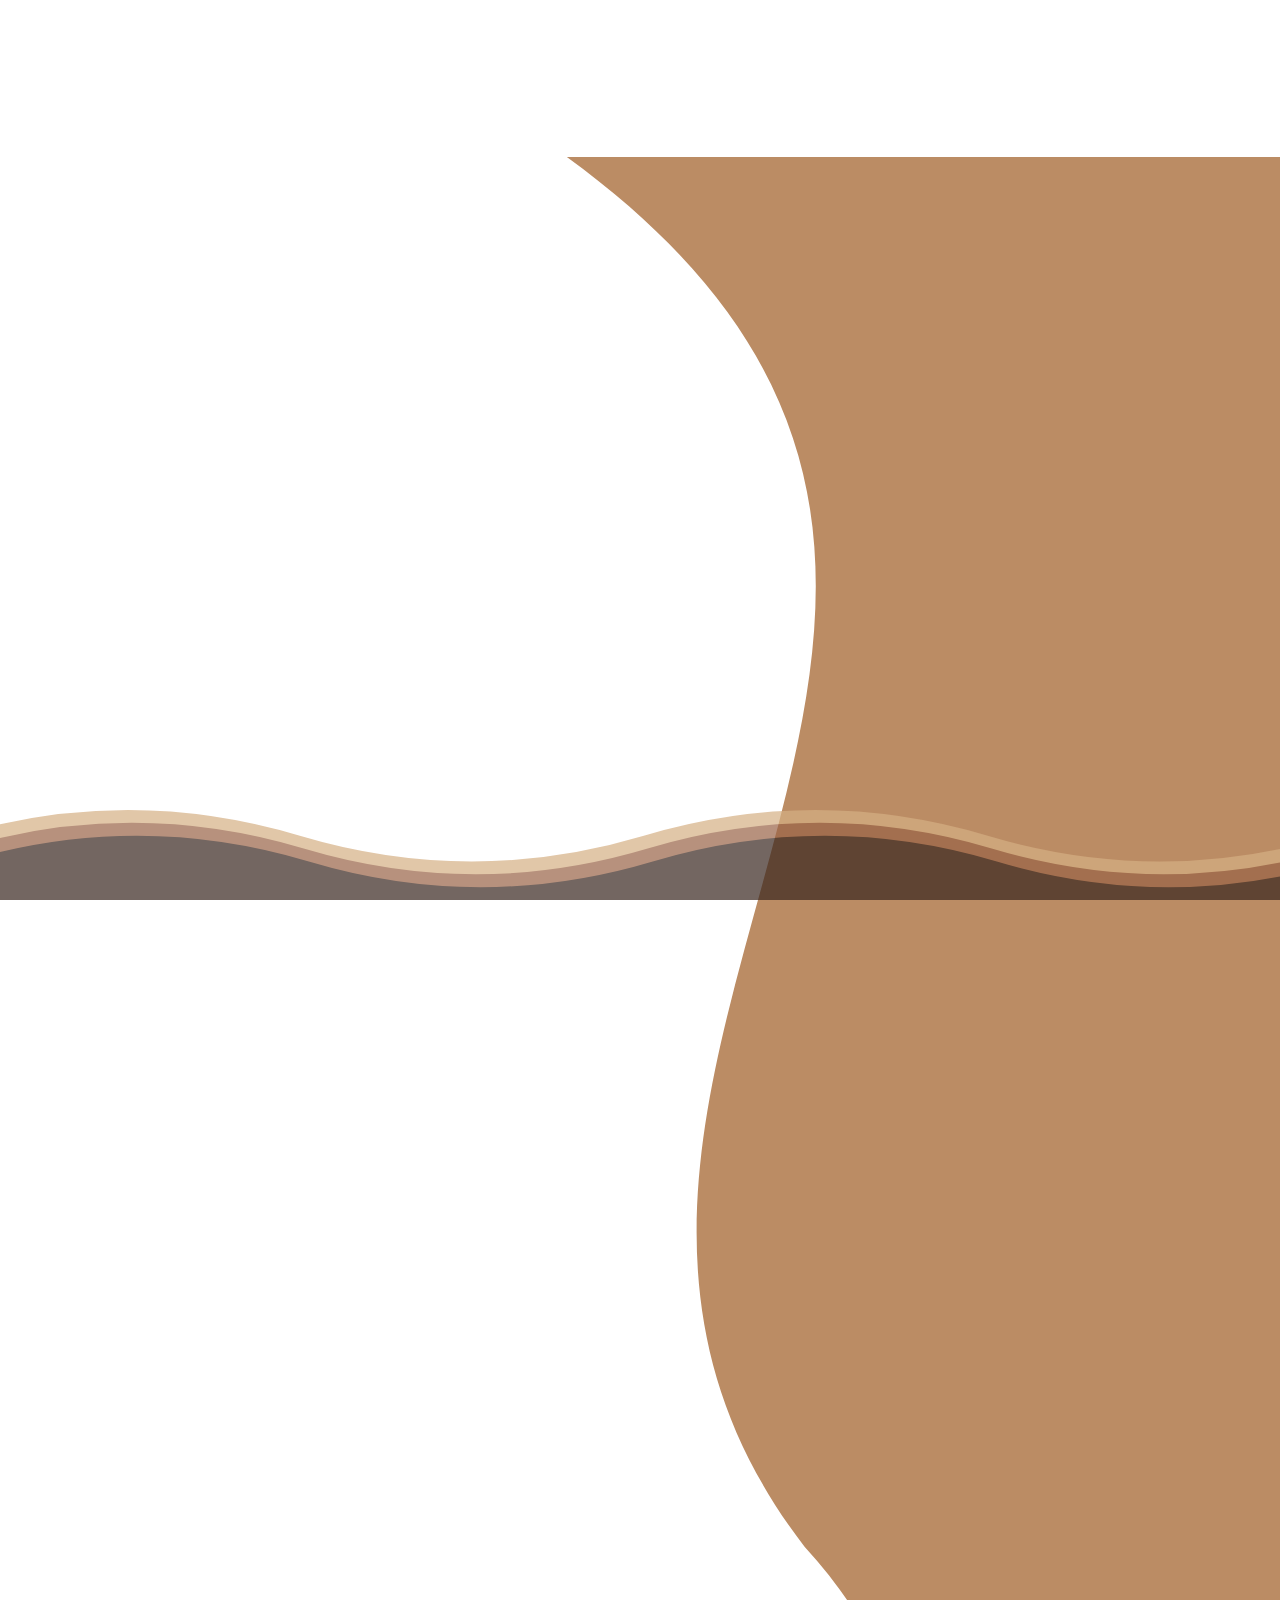
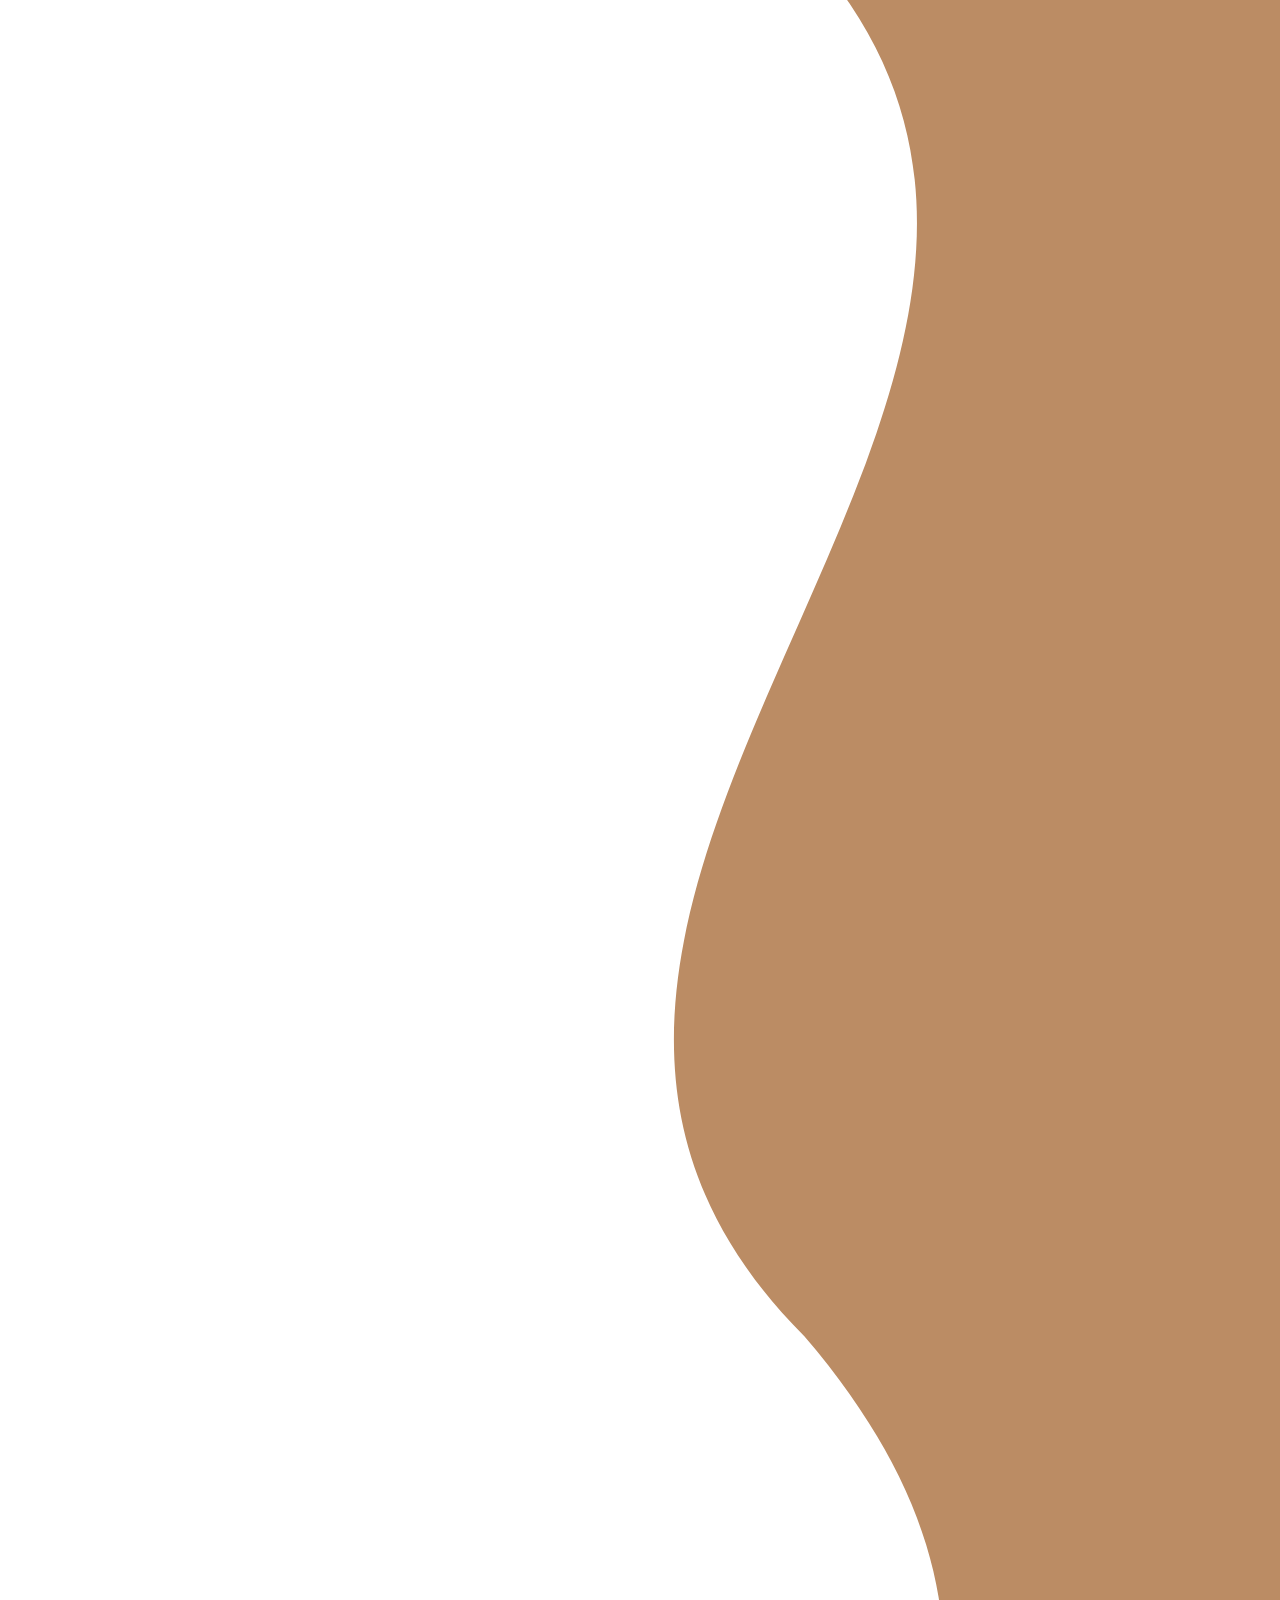
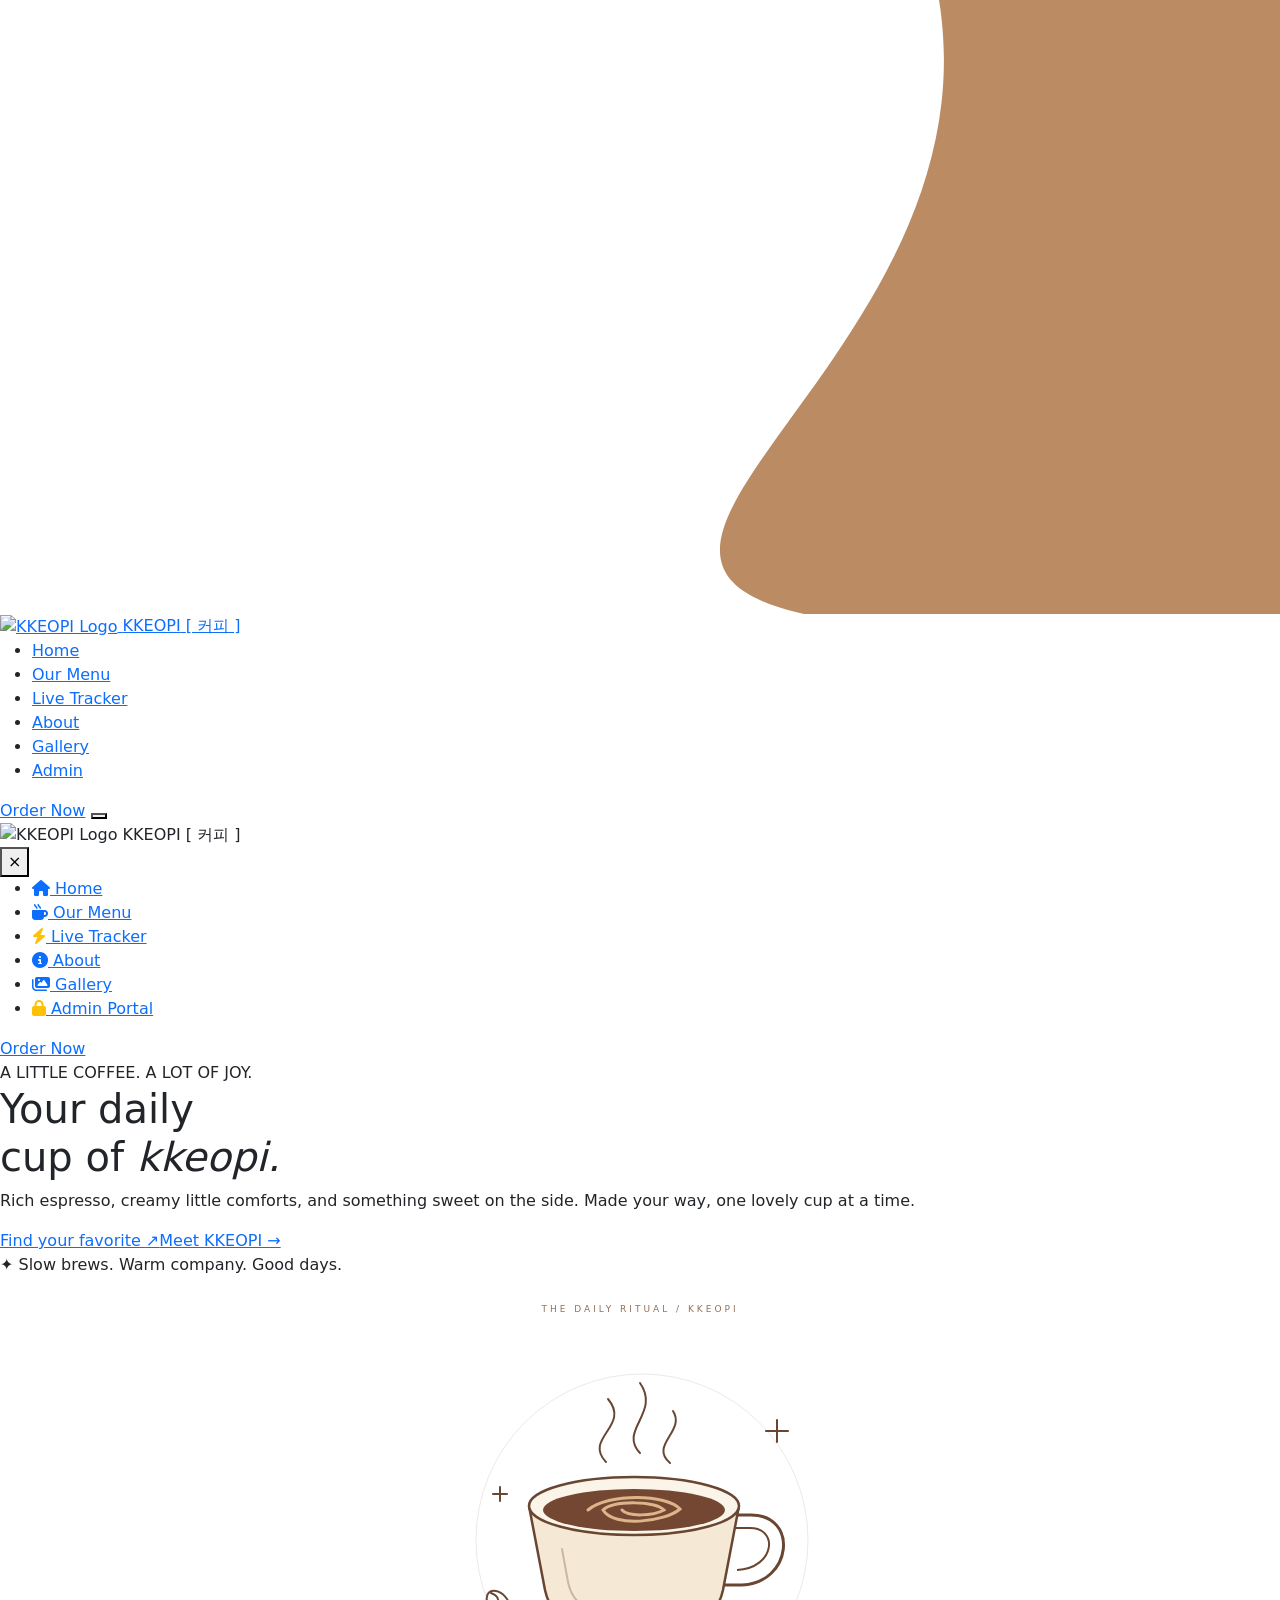
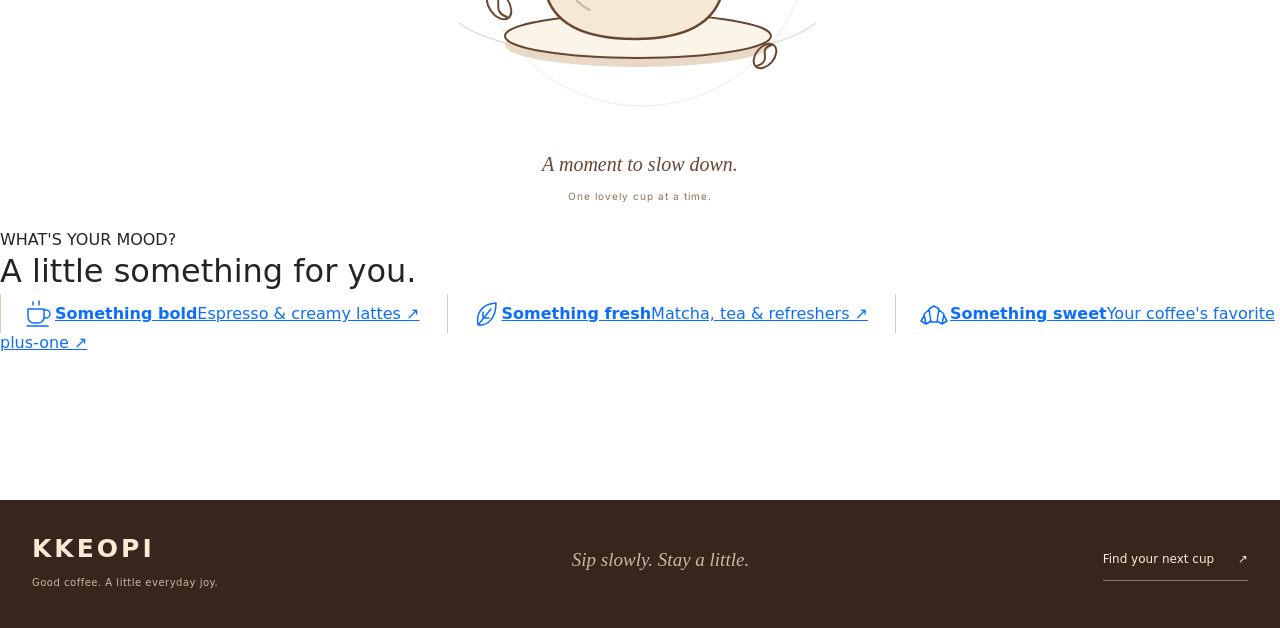
==== KKEOPI.html @ 7f4a7f3a "improved UI" ====
<!DOCTYPE html>
<html lang="en">

<head>
  <meta charset="UTF-8">
  <meta name="viewport" content="width=device-width, initial-scale=1.0">
  <title>KKEOPI Coffee — Crafted Coffee for Every Moment</title>

  <link rel="preconnect" href="https://fonts.googleapis.com">
  <link rel="preconnect" href="https://fonts.gstatic.com" crossorigin>
  <link href="https://fonts.googleapis.com/css2?family=Cormorant+Garamond:wght@600;700&family=Inter:wght@300;400;500;600;700&display=swap" rel="stylesheet">
  <link href="https://cdnjs.cloudflare.com/ajax/libs/font-awesome/6.6.0/css/all.min.css" rel="stylesheet">
  <link href="https://cdn.jsdelivr.net/npm/bootstrap@5.3.3/dist/css/bootstrap.min.css" rel="stylesheet">
  <link rel="stylesheet" href="KKEOPI.css">
  <script src="https://cdn.jsdelivr.net/npm/@supabase/supabase-js@2"></script>
  <script src="config.js"></script>
  <script src="assets/kopi-client.js" defer></script>
  <script src="KKEOPI.js" defer></script>
  <link rel="stylesheet" href="assets/customer.css">
  <link rel="stylesheet" href="assets/storefront-refresh.css">
  <script src="assets/customer.js" defer></script>
  <link rel="stylesheet" href="assets/cafe-evolution.css">
  <script src="assets/cafe-evolution.js" defer></script>
</head>

<body class="customer-site">
  <!-- Interactive Liquid Coffee Touching Surface Canvas -->
  <canvas id="coffeeRippleCanvas"></canvas>

  <div class="left-side"></div>
  <div class="right-side"></div>
  <div class="mouseGlow"></div>

  <!-- Coffee Wave from AI -->
  <svg class="wave" viewBox="0 0 350 1000" preserveAspectRatio="none">
    <path fill="#BB8C64"
      d="M155 0
      C320 120 120 250 220 380
      C330 500 100 640 220 760
      C340 900 130 980 220 1000
      L350 1000
      L350 0Z" />
  </svg>

  <!-- Liquid Frosted Navigation Bar -->
  <nav class="liquid-nav">
    <a href="index.html" class="logo">
      <img src="assets/kkeopi_logo.jpg" alt="KKEOPI Logo" class="brand-logo-img" referrerPolicy="no-referrer">
      <span>KKEOPI</span> <span class="brand-badge">[ 커피 ]</span>
    </a>
    
    <div class="nav-links-wrapper">
      <div class="sliding-pill" id="navPill"></div>
      <ul id="navList">
        <li class="active"><a href="index.html">Home</a></li>
        <li><a href="products.html">Our Menu</a></li>
        <li><a href="order-status.html">Live Tracker</a></li>
        <li><a href="about.html">About</a></li>
        <li><a href="gallery.html">Gallery</a></li>
        <li><a href="admin.html">Admin</a></li>
      </ul>
    </div>

    <div class="nav-actions">
      <a href="products.html" class="order liquid-sheen">Order Now</a>
      <button class="hamburger-btn" id="mobileMenuBtn" aria-label="Toggle navigation menu">
        <span></span>
        <span></span>
        <span></span>
      </button>
    </div>
  </nav>

  <!-- Responsive Mobile Hamburger Drawer -->
  <div class="mobile-drawer" id="mobileDrawer">
    <div class="mobile-drawer-backdrop" id="drawerBackdrop"></div>
    <div class="mobile-drawer-content">
      <div class="drawer-header">
        <div class="logo">
          <img src="assets/kkeopi_logo.jpg" alt="KKEOPI Logo" class="brand-logo-img" referrerPolicy="no-referrer">
          <span>KKEOPI</span> <span class="brand-badge">[ 커피 ]</span>
        </div>
        <button class="drawer-close" id="drawerClose" aria-label="Close menu">&times;</button>
      </div>
      <ul class="mobile-nav-list">
        <li class="active"><a href="index.html"><i class="fa-solid fa-house"></i> Home</a></li>
        <li><a href="products.html"><i class="fa-solid fa-mug-hot"></i> Our Menu</a></li>
        <li><a href="order-status.html"><i class="fa-solid fa-bolt text-warning"></i> Live Tracker</a></li>
        <li><a href="about.html"><i class="fa-solid fa-circle-info"></i> About</a></li>
        <li><a href="gallery.html"><i class="fa-solid fa-images"></i> Gallery</a></li>
        <li><a href="admin.html"><i class="fa-solid fa-lock text-warning"></i> Admin Portal</a></li>
      </ul>
      <div class="drawer-footer">
        <a href="products.html" class="order mobile-order liquid-sheen">Order Now</a>
      </div>
    </div>
  </div>

  <main class="home-main">
  <section class="hero">
    <div class="hero-copy">
      <span class="eyebrow">A LITTLE COFFEE. A LOT OF JOY.</span>
      <h1>Your daily<br>cup of <em>kkeopi.</em></h1>
      <!-- sample   --> 
      <p>Rich espresso, creamy little comforts, and something sweet on the side. Made your way, one lovely cup at a time.</p>
      <div class="buttons"><a href="products.html" class="liquid-sheen">Find your favorite <span aria-hidden="true">&#8599;</span></a><a href="about.html">Meet KKEOPI &rarr;</a></div>
      <div class="hero-note"><span>&#10022;</span> Slow brews. Warm company. Good days.</div>
    </div>
<div class="hero-art" aria-hidden="true">
      <span class="art-label">THE DAILY RITUAL / KKEOPI</span>
      <svg class="coffee-sketch" viewBox="0 0 480 430" fill="none" xmlns="http://www.w3.org/2000/svg">
        <circle cx="242" cy="221" r="166" stroke="currentColor" stroke-opacity=".12"/>
        <path d="M59 304C115 347 350 355 416 304" stroke="currentColor" stroke-opacity=".2" stroke-width="1.5"/>
        <ellipse cx="238" cy="326" rx="133" ry="22" fill="#e7d9c6"/>
        <ellipse cx="238" cy="317" rx="133" ry="22" fill="#fbf4e8" stroke="currentColor" stroke-width="2"/>
        <path d="M331 196H351C399 196 392 264 342 266H323" stroke="currentColor" stroke-width="3"/>
        <path d="M334 209H350C379 209 375 249 337 251" stroke="currentColor" stroke-width="2"/>
        <path d="M129 187L145 271C153 308 190 320 235 320C280 320 315 307 323 271L339 187" fill="#f5e8d5" stroke="currentColor" stroke-width="2.5"/>
        <ellipse cx="234" cy="187" rx="105" ry="29" fill="#fbf4e8" stroke="currentColor" stroke-width="2.5"/>
        <ellipse cx="234" cy="191" rx="91" ry="21" fill="#744732"/>
        <path d="M188 191C208 174 267 175 280 190C265 203 214 209 203 191C214 181 256 182 264 191C253 197 228 198 222 191" stroke="#dcb58a" stroke-width="3" stroke-linecap="round"/>
        <path d="M162 230L168 263C171 278 179 286 190 291" stroke="currentColor" stroke-opacity=".3" stroke-width="2" stroke-linecap="round"/>
        <g class="sketch-steam" stroke="currentColor" stroke-width="2" stroke-linecap="round">
          <path d="M206 143C183 119 231 107 208 80"/>
          <path d="M240 134C218 111 261 94 240 64"/>
          <path d="M270 144C249 126 286 112 273 92"/>
        </g>
        <g stroke="currentColor" stroke-width="2" stroke-linecap="round">
          <path d="M377 101V123M366 112H388M100 168V182M93 175H107"/>
          <ellipse cx="99" cy="286" rx="10" ry="16" transform="rotate(-35 99 286)"/>
          <path d="M91 274C107 280 89 291 107 298"/>
          <ellipse cx="365" cy="337" rx="9" ry="14" transform="rotate(40 365 337)"/>
          <path d="M372 326C356 330 374 341 357 347"/>
        </g>
      </svg>
      <span class="art-caption">A moment to slow down.<span>One lovely cup at a time.</span></span>
    </div>
  </section>
  <section class="home-picks" aria-label="Find your next favorite">
    <div><span class="eyebrow">WHAT'S YOUR MOOD?</span><h2>A little something for you.</h2></div>
    <a href="products.html?category=signature"><svg class="pick-icon" viewBox="0 0 32 32" fill="none" stroke="currentColor" stroke-width="1.5" stroke-linecap="round" stroke-linejoin="round" aria-hidden="true"><path d="M5 10h16v8a6 6 0 0 1-6 6h-4a6 6 0 0 1-6-6zM21 11h2a4 4 0 0 1 0 8h-2M4 27h21M10 6V3M16 6V2"/></svg><strong>Something bold</strong><span>Espresso & creamy lattes &#8599;</span></a>
    <a href="products.html?category=non-coffee"><svg class="pick-icon" viewBox="0 0 32 32" fill="none" stroke="currentColor" stroke-width="1.5" stroke-linecap="round" stroke-linejoin="round" aria-hidden="true"><path d="M8 26C6 15 11 5 26 4c0 14-7 23-18 22ZM8 26 21 10M13 19v-6M13 19h6"/></svg><strong>Something fresh</strong><span>Matcha, tea & refreshers &#8599;</span></a>
    <a href="products.html?category=pastries"><svg class="pick-icon" viewBox="0 0 32 32" fill="none" stroke="currentColor" stroke-width="1.5" stroke-linecap="round" stroke-linejoin="round" aria-hidden="true"><path d="m11 10 5-3 5 3-2 13h-6zM11 11l-5 4 2 10 5-3M21 11l5 4-2 10-5-3M6 17l-3 5 5 3M26 17l3 5-5 3"/></svg><strong>Something sweet</strong><span>Your coffee's favorite plus-one &#8599;</span></a>
  </section>
  </main>

<footer class="coffee-footer">
    <div class="coffee-tide" aria-hidden="true">
      <svg viewBox="0 0 1440 140" preserveAspectRatio="none" xmlns="http://www.w3.org/2000/svg">
        <defs><path id="coffee-swell" d="M0 65Q180 5 360 65T720 65T1080 65T1440 65T1800 65T2160 65T2520 65T2880 65V140H0Z"/></defs>
        <use href="#coffee-swell" class="tide-crema" fill="#d5af83"/>
        <use href="#coffee-swell" class="tide-caramel" fill="#996346"/>
        <use href="#coffee-swell" class="tide-espresso" fill="#38251e"/>
      </svg>
    </div>
    <div class="coffee-footer-content"><a href="index.html" class="footer-wordmark">KKEOPI<span>Good coffee. A little everyday joy.</span></a><span class="footer-note">Sip slowly. Stay a little.</span><a href="products.html" class="footer-menu-link">Find your next cup <span aria-hidden="true">&#8599;</span></a></div>
  </footer>
</body>
</html>
---- assets/storefront-refresh.css ----
/* Coffee sketches, flowing footer, and a quieter menu. */
.hero-art { position:relative; color:#694632; min-width:0; padding:18px 0 24px; text-align:center; }
.art-label { font-size:9px; letter-spacing:3px; color:#92715b; }
.coffee-sketch { display:block; width:100%; max-width:480px; margin:0 auto; }
.art-caption { display:block; font-family:Georgia,serif; font-style:italic; font-size:20px; }
.art-caption>span { display:block; margin-top:10px; font-family:Inter,sans-serif; font-size:10px; font-style:normal; letter-spacing:1px; color:#92715b; }
.sketch-steam { animation:coffee-steam 5s ease-in-out infinite; }
@keyframes coffee-steam { 0%,100% { opacity:.4; transform:translateY(3px); } 50% { opacity:.85; transform:translateY(-5px); } }
.home-picks .pick-icon { width:32px; height:32px; }
.home-picks>a { background:transparent; box-shadow:none; border:0; border-left:1px solid #dfcbb4; border-radius:0; padding:10px 22px; }
.home-picks>a:nth-child(3),.home-picks>a:nth-child(4) { background:transparent; }
/* Keep homepage text and controls above the decorative scroll tide (z-index:20). */
.customer-site .home-main,
.customer-site .coffee-footer-content { position:relative; z-index:21; }
.coffee-footer { margin-top:26px; color:#f9ead6; }
.coffee-tide { height:120px; overflow:hidden; }
.coffee-tide svg { display:block; width:100%; height:100%; overflow:hidden; }
.coffee-tide use { animation:coffee-flow 16s linear infinite; }
.coffee-tide .tide-caramel { animation-duration:21s; animation-direction:reverse; translate:0 15px; }
.coffee-tide .tide-espresso { animation-duration:12s; translate:0 30px; }
.coffee-footer.has-scroll-tide { padding-top:120px; }
.has-scroll-tide .coffee-tide { position:fixed; left:0; right:0; bottom:0; z-index:20; pointer-events:none; opacity:var(--tide-opacity,.7); transform:translateY(var(--tide-dock,0px)); }
.has-scroll-tide .coffee-tide svg { width:calc(100% + 96px); max-width:none; margin-left:-48px; transform:translateY(var(--tide-lift,0px)); }
.has-scroll-tide .tide-crema { translate:var(--tide-back,0px) 0; }
.has-scroll-tide .tide-caramel { translate:var(--tide-mid,0px) 15px; }
.has-scroll-tide .tide-espresso { translate:var(--tide-front,0px) 30px; }
@keyframes coffee-flow { from { transform:translateX(-1440px); } to { transform:translateX(0); } }
.coffee-footer-content { background:#38251e; margin-top:-1px; padding:30px max(32px,calc((100vw - 1216px)/2)) 38px; display:flex; align-items:center; justify-content:space-between; gap:30px; }
.coffee-footer a { color:inherit; text-decoration:none; }
.footer-wordmark { font-size:25px; font-weight:700; letter-spacing:3px; }
.footer-wordmark>span { display:block; font-weight:400; font-size:10px; letter-spacing:.5px; color:#cfb6a2; margin-top:8px; }
.footer-note { font-family:Georgia,serif; font-style:italic; color:#cfb6a2; font-size:19px; }
.footer-menu-link { font-size:12px; padding:12px 0; border-bottom:1px solid #92705b; }
.footer-menu-link>span { margin-left:20px; }
.customer-site .cart-board-header { text-align:left; position:relative; margin-bottom:36px; }
.customer-site .cart-board-header>p { margin-left:0; }
.customer-site .stand-badge { padding:0; border:0; background:none; letter-spacing:2px; }
.customer-site .menu-search { margin:28px 0 12px; max-width:520px; border-radius:8px; background:#fffaf3; }
.customer-site .category-filters { justify-content:flex-start; border-bottom:1px solid #dfcfbc; padding-bottom:20px; }
.customer-site .filter-chip { border-radius:6px; background:transparent; border-color:transparent; }
.customer-site .filter-chip.active { background:#38251e; box-shadow:none; }
.customer-site .products-grid { gap:28px; align-items:start; }
.customer-site .cart-card { background:#fffdf8; border:1px solid #e5d8c7; border-radius:12px; box-shadow:0 3px 6px #38251e04; }
.customer-site .cart-card:hover { transform:translateY(-3px); box-shadow:0 12px 24px #38251e0d; border-color:#cbb49a; }
.customer-site .cart-img-wrap { margin:0; width:100%; height:auto; aspect-ratio:4/3; border-radius:0; background:#e9dfd2; }
.customer-site .cart-img-wrap:after { background:none; box-shadow:none; }
.customer-site .cart-img-wrap img { object-fit:cover; }
.customer-site .cart-card:hover .cart-img-wrap img { transform:scale(1.025); }
.customer-site .tag-badge { left:14px; top:14px; bottom:auto; background:#fffaf0eb; color:#523723; border:1px solid #ffffff60; border-radius:4px; font-size:9px; font-weight:600; letter-spacing:.7px; padding:6px 9px; box-shadow:none; }
.customer-site .heart { top:12px; right:12px; background:#fffaf0ed; box-shadow:none; }
.customer-site .cart-content { padding:22px; gap:18px; }
.customer-site .name-row { align-items:baseline; flex-direction:row; gap:12px; }
.customer-site .name-row h2 { font-family:Inter,sans-serif; font-size:17px; font-weight:600; letter-spacing:-.5px; line-height:1.4; margin:0; }
.customer-site .price-tag { font-family:Inter,sans-serif; font-size:15px; font-weight:500; color:#65442f; }
.customer-site .desc { margin:10px 0 0; min-height:61px; font-size:12px; color:#897462; line-height:1.7; }
.customer-site details.quick-custom-preview { display:block; padding:0; border-radius:0; border-top:1px solid #eee4d7; border-bottom:1px solid #eee4d7; background:transparent; }
.quick-custom-preview summary { display:flex; align-items:center; gap:8px; cursor:pointer; padding:13px 0; font-size:11px; font-weight:600; list-style:none; }
.quick-custom-preview summary::-webkit-details-marker { display:none; }
.quick-custom-preview summary>span { margin-left:auto; font-size:9px; font-weight:400; color:#897462; }
.quick-custom-preview summary:after { content:'+'; font-size:17px; font-weight:400; }
.quick-custom-preview[open] summary:after { content:'\2212'; }
.quick-custom-preview[open] .chip-row { padding-bottom:12px; }
.customer-site .chip { border-radius:5px; background:#f7f1e8; border:1px solid #e8dccb; }
.customer-site .chip.active { background:#574032; border-color:#574032; }
.customer-site .cart-actions { grid-template-columns:36px 84px minmax(0,1fr); gap:8px; }
.customer-site .quantity { border:1px solid #e8dccb; border-radius:6px; background:transparent; padding:0; }
.customer-site .quantity button { min-width:25px; }
.customer-site .customize-trigger-btn { width:36px; border:1px solid #e8dccb; border-radius:6px; background:transparent; color:#694632; }
.customer-site .add-btn { grid-column:auto; border-radius:6px; background:#38251e; border:1px solid #38251e; box-shadow:none; font-size:11px; padding:10px; }
.customer-site .add-btn:hover { background:#65442f; }
.customer-site .buy-now-btn { font-size:10px; letter-spacing:.3px; min-height:24px; padding:2px; color:#897462; }
.customer-site .cart-card .liquid-sheen:before { display:none; }
@media(max-width:1000px) { .customer-site .cart-content { padding:18px; } .footer-note { display:none; } }
@media(max-width:700px) {
  .customer-site .hero { gap:12px; }
  .hero-art { padding-top:10px; }
  .coffee-sketch { max-width:330px; }
  .art-caption { font-size:18px; }
  .home-picks>a { padding:16px 0; border-left:0; border-top:1px solid #e6d8c6; display:grid; grid-template-columns:40px 1fr; column-gap:14px; }
  .home-picks .pick-icon { grid-row:span 2; }
  .home-picks a>span:last-child { grid-column:2; }
  .coffee-tide { height:85px; }
  .coffee-footer.has-scroll-tide { padding-top:85px; }
  .coffee-footer-content { padding:22px 24px 30px; flex-wrap:wrap; gap:24px; }
  .customer-site .products-grid { grid-template-columns:repeat(2,minmax(0,1fr)); gap:16px; }
  .customer-site .cart-actions { grid-template-columns:36px 1fr; }
  .customer-site .add-btn { grid-column:1/-1; }
  .customer-site .name-row { flex-wrap:wrap; gap:5px; }
  .customer-site .quick-custom-preview summary>span { display:none; }
  .quick-custom-preview summary:after { margin-left:auto; }
}
@media(max-width:520px) {
  .customer-site .products-grid { grid-template-columns:1fr; gap:24px; }
  .customer-site .cart-img-wrap { aspect-ratio: 3/2; }
  .customer-site .cart-actions { grid-template-columns:36px 84px minmax(0,1fr); }
  .customer-site .add-btn { grid-column:auto; }
  .customer-site .desc { min-height:0; }
  .customer-site .quick-custom-preview summary>span { display:inline; }
}
@media(prefers-reduced-motion:reduce) { .coffee-tide use,.sketch-steam { animation:none; } }

/* Decorative liquid mouse follower. */
.coffee-cursor { position:fixed; top:0; left:0; width:28px; height:28px; margin:-14px 0 0 -14px; border:1px solid #99634680; border-radius:46% 54% 55% 45%; background:radial-gradient(circle at 30% 25%,#fff8ec80,#d5af8340 45%,#99634630); box-shadow:inset 0 0 8px #fff5e650; pointer-events:none; z-index:10000; opacity:0; will-change:transform; transition:opacity .2s; }
.coffee-cursor.is-visible { opacity:1; }
@media (hover:none), (pointer:coarse), (prefers-reduced-motion:reduce) { .coffee-cursor { display:none; } }
---- assets/cafe-evolution.css ----
/* Warm surfaces and restrained motion, layered after the existing storefront. */
.customer-site { font-size:16px; }
.customer-site :is(button,a,summary) { touch-action:manipulation; }
.customer-site :is(button,.buttons a) { transition:transform .25s cubic-bezier(.2,.8,.2,1),box-shadow .25s,background .25s; }
.customer-site button:active,.customer-site .buttons a:active { transform:translateY(2px) scale(.98); }
.customer-site .hero p { font-size:16px; }
.hero-art { transform:translate3d(var(--parallax-x,0px),var(--parallax-y,0px),0); transition:transform .5s ease-out; }
.sketch-steam path { animation:steam-rise 3.6s ease-in-out infinite; }
.sketch-steam path:nth-child(2),.brew-steam path:nth-child(2) { animation-delay:-1.2s; }
.sketch-steam path:nth-child(3),.brew-steam path:nth-child(3) { animation-delay:-2.4s; }
.customer-site .hero-note>span { animation:cafe-float 5s ease-in-out infinite; }
.customer-site .buttons a:first-child:hover { transform:translateY(-3px); box-shadow:0 8px 0 #743a2420,0 15px 24px #743a2425; }
.reveal-in { animation:cafe-reveal .65s both; }
.ordering-page .cart-card { background:#fffcf7; border:1px solid #e4d5c3; border-radius:16px; box-shadow:0 3px 4px #51352309,0 14px 30px #5135230c,inset 0 1px 0 #fff; transition:transform .3s,box-shadow .3s; }
@media(hover:hover) and (pointer:fine) {
 .ordering-page .cart-card:hover { transform:perspective(1000px) rotateX(var(--tilt-x,0deg)) rotateY(var(--tilt-y,0deg)) translateY(-5px); box-shadow:0 4px 8px #51352312,0 24px 40px #51352318; }
}
.ordering-page .cart-img-wrap { margin:12px 12px 0; width:calc(100% - 24px); height:auto; aspect-ratio:4/3; border-radius:10px; }
.ordering-page .cart-img-wrap img { transition:transform .65s cubic-bezier(.2,.8,.2,1); }
.ordering-page .cart-card:hover .cart-img-wrap img { transform:scale(1.045); }
.ordering-page .cart-content { padding:22px; gap:18px; }
.ordering-page .name-row h2 { font-family:'Cormorant Garamond',Georgia,serif; font-size:28px; line-height:1.1; }
.ordering-page .desc { font-size:16px; line-height:1.65; min-height:0; color:#6d5544; }
.ordering-page .price-tag { color:#87482e; font-size:18px; }
.ordering-page .quick-custom-preview { background:#f5eee3; border:1px solid #e9ddcd; border-radius:9px; }
.ordering-page .quick-custom-preview summary { font-size:14px; }
.ordering-page .quick-custom-preview summary>span { font-size:12px; }
.ordering-page .chip { font-size:13px; min-height:40px; }
.ordering-page .quantity { background:#f5eee3; border:1px solid #d8c4ad; }
.ordering-page .quantity button:hover { background:#e8d9c5; }
.ordering-page .add-btn { background:#77432e; box-shadow:0 3px 0 #4e2d1f; }
.ordering-page .add-btn.just-added { background:#52653f; animation:added-pop .45s; }
.ordering-page .heart { background:#fffaf2; color:#764530; border:1px solid #dfcbb4; }
.ordering-page .heart.active { color:#a53d2e; background:#f9e4dc; animation:added-pop .4s; }
.ordering-page .filter-chip { transition:background .25s,box-shadow .25s,transform .25s; }
.ordering-page .filter-chip.active { box-shadow:0 4px 10px #482e2220; transform:translateY(-2px); }
.ordering-page .floatingCart { box-shadow:0 3px 0 #21150e,0 14px 30px #38251e30; }
.ordering-page .checkout-modal { left:auto; right:16px; top:16px; bottom:16px; width:min(580px,calc(100% - 32px)); max-height:calc(100dvh - 32px); border-radius:16px; transform:translateX(calc(100% + 24px)); transition:transform .4s cubic-bezier(.2,.8,.2,1),opacity .3s,visibility .4s; }
.ordering-page .checkout-modal.open { transform:translateX(0); }
.ordering-page .checkout-view { max-height:100%; }
.tracker-page { --bg-canvas:#fbf4e8; --bg-surface:#fffcf7; --bg-elevated:#f1e5d4; --text-primary:#38251e; --text-secondary:#6d5544; --text-muted:#75604e; --accent-kopi:#865036; --border-subtle:#dfcfbc; --border-focus:#98633e; --status-ready:#496239; --status-prep:#8b5028; --status-cancel:#a33225; }
.tracker-page .tracker-topbar { height:auto; position:relative; width:calc(100% - 64px); max-width:1280px; margin:24px auto 0; border:1px solid #e9ddcd; border-radius:18px; background:#fffaf2e8; box-shadow:0 8px 26px #4926160a; }
.tracker-page .tracker-topbar-inner { max-width:none; min-height:72px; flex-wrap:wrap; padding:14px 22px; }
.tracker-page .brand-wordmark { display:flex; align-items:center; gap:10px; font-family:inherit; font-weight:800; letter-spacing:1px; }
.brand-wordmark img { border-radius:50%; }
.tracker-page .top-nav-links a { font-size:14px; }
.tracker-page .top-action-link { min-height:40px; display:inline-flex; align-items:center; font-size:13px; }
.tracker-page .tracker-shell { max-width:1200px; padding:56px 28px 80px; }
.tracker-page .tracker-header-bar { gap:28px; margin-bottom:32px; }
.tracker-page .tracker-title { font-size:clamp(36px,4vw,54px); letter-spacing:-1px; margin-bottom:12px; }
.tracker-page .tracker-subtitle { font-size:16px; }
.tracker-page .tracker-header-bar>div:last-child { flex-wrap:wrap; }
.tracker-page .lookup-input { min-height:44px; width:190px; font-size:16px; }
.tracker-page .btn-minimal { min-height:44px; font-size:13px; border-radius:8px; box-shadow:none; }
.tracker-page .btn-minimal.primary,.tracker-page .order-notification button { background:#77432e; color:#fffaf2; }
.tracker-page #notificationBtn,.tracker-page #trackerAudioBtn { opacity:1!important; }
.tracker-page .tracker-grid { grid-template-columns:minmax(0,1.5fr) minmax(0,1fr); gap:24px; }
.tracker-page .surface-panel { padding:28px; border-radius:16px; box-shadow:0 3px 5px #51352306,0 18px 40px #5135230a; min-width:0; }
.tracker-page .order-meta-top { gap:16px; flex-wrap:wrap; padding-bottom:20px; }
.tracker-page .order-id-line { flex-wrap:wrap; font-size:12px; }
.tracker-page .order-id-number { font-size:28px; letter-spacing:-1px; overflow-wrap:anywhere; }
.tracker-page .customer-heading { font-size:16px; margin-top:8px; overflow-wrap:anywhere; }
.tracker-page .status-text-label { font-size:13px; padding:8px 10px; background:#f2e8da; border-radius:6px; }
.tracker-page .elapsed-timer { font-size:12px; margin-top:8px; }
.brew-scene { text-align:center; padding:22px 0 4px; color:#6d5544; font-size:14px; }
.brew-scene svg { display:block; width:230px; max-width:100%; margin:auto; }
.brew-check { opacity:0; transition:opacity .4s; }
[data-order-status="READY"] .brew-check,[data-order-status="COMPLETED"] .brew-check { opacity:1; }
[data-order-status="PREPARING"] .brew-steam path { animation:steam-rise 3.6s ease-in-out infinite; }
.tracker-page .compact-stepper { margin:28px 0; padding:0; }
.tracker-page .compact-stepper-track,.tracker-page .compact-stepper-fill { top:18px; left:10%; right:auto; width:80%; height:3px; background:#e5d7c5; }
.tracker-page .compact-stepper-fill { width:calc(var(--progress,0) * .8%); background:#865036; }
.tracker-page .step-circle { width:38px; height:38px; font-size:13px; background:#fffcf7; border-color:#c5af96; }
.tracker-page .step-node.active .step-circle { background:#865036; color:#fffaf2; box-shadow:0 0 0 5px #86503615; }
.tracker-page .step-node.completed .step-circle { background:#e5ebdc; color:#496239; border-color:#71825e; }
.tracker-page .step-label { font-size:12px; }
.tracker-page .live-stage-note { font-size:16px; line-height:1.65; padding:18px; flex-wrap:wrap; background:#f5ecdf; border-radius:8px; }
.tracker-page .section-kicker { font-size:16px; color:#38251e; margin-bottom:22px; }
.tracker-page .item-row-compact { font-size:16px; padding:16px 0; border-color:#e7dac9; gap:12px; }
.tracker-page .item-row-compact>div { overflow-wrap:anywhere; min-width:0; }
.tracker-page .item-row-compact>.mono-num { white-space:nowrap; font-size:14px; }
.tracker-page .item-qty,.tracker-page .order-notes-line { font-size:14px; }
.tracker-page .total-amount-val { font-size:24px; }
.tracker-page .text-secondary { color:#6d5544!important; }
.tracker-page .tracker-utility-bar { font-size:12px; gap:16px; }
.tracker-page[data-view="loading"] .brew-scene { animation:cafe-loading 1.4s ease-in-out infinite; }
.tracker-page[data-view="error"] .live-stage-note { background:#f9e9e2; border-color:#a33225; }
@keyframes steam-rise { 0%,100% { opacity:.25; transform:translateY(4px); } 50% { opacity:.8; transform:translateY(-6px); } }
@keyframes cafe-float { 50% { transform:translateY(-5px) rotate(12deg); } }
@keyframes cafe-reveal { from { opacity:.4; translate:0 14px; } to { opacity:1; translate:0 0; } }
@keyframes added-pop { 50% { scale:1.06; } }
@keyframes cafe-loading { 50% { opacity:.45; } }
@media(max-width:900px) { .tracker-page .top-nav-links { display:flex; order:3; width:100%; overflow-x:auto; padding:6px 0; gap:20px; } .tracker-page .tracker-grid { grid-template-columns:1fr; } }
@media(max-width:600px) {
 .tracker-page .tracker-topbar { width:calc(100% - 28px); margin-top:14px; }
 .tracker-page .tracker-topbar-inner { padding:12px; gap:12px; }
 .tracker-page .tracker-shell { padding:32px 16px 48px; }
 .tracker-page .surface-panel { padding:20px 16px; }
 .tracker-page .step-label { font-size:10px; }
 .tracker-page .status-indicator-group { text-align:left; }
 .ordering-page .cart-img-wrap { aspect-ratio:16/10; }
 .ordering-page .checkout-modal { inset:8px; width:calc(100% - 16px); max-height:calc(100dvh - 16px); }
}
@media(prefers-reduced-motion:reduce) { .customer-site *, .customer-site *::before, .customer-site *::after { animation:none!important; transition:none!important; scroll-behavior:auto!important; } .hero-art,.ordering-page .cart-card:hover { transform:none; } }
@media print { .brew-scene { display:none; } .tracker-page .tracker-grid { display:block; } .tracker-page .surface-panel { box-shadow:none; break-inside:avoid; } }
@view-transition { navigation:auto; }
::view-transition-old(root),::view-transition-new(root) { animation-duration:.18s; }
@media(prefers-reduced-motion:reduce) { ::view-transition-old(root),::view-transition-new(root) { animation:none; } }
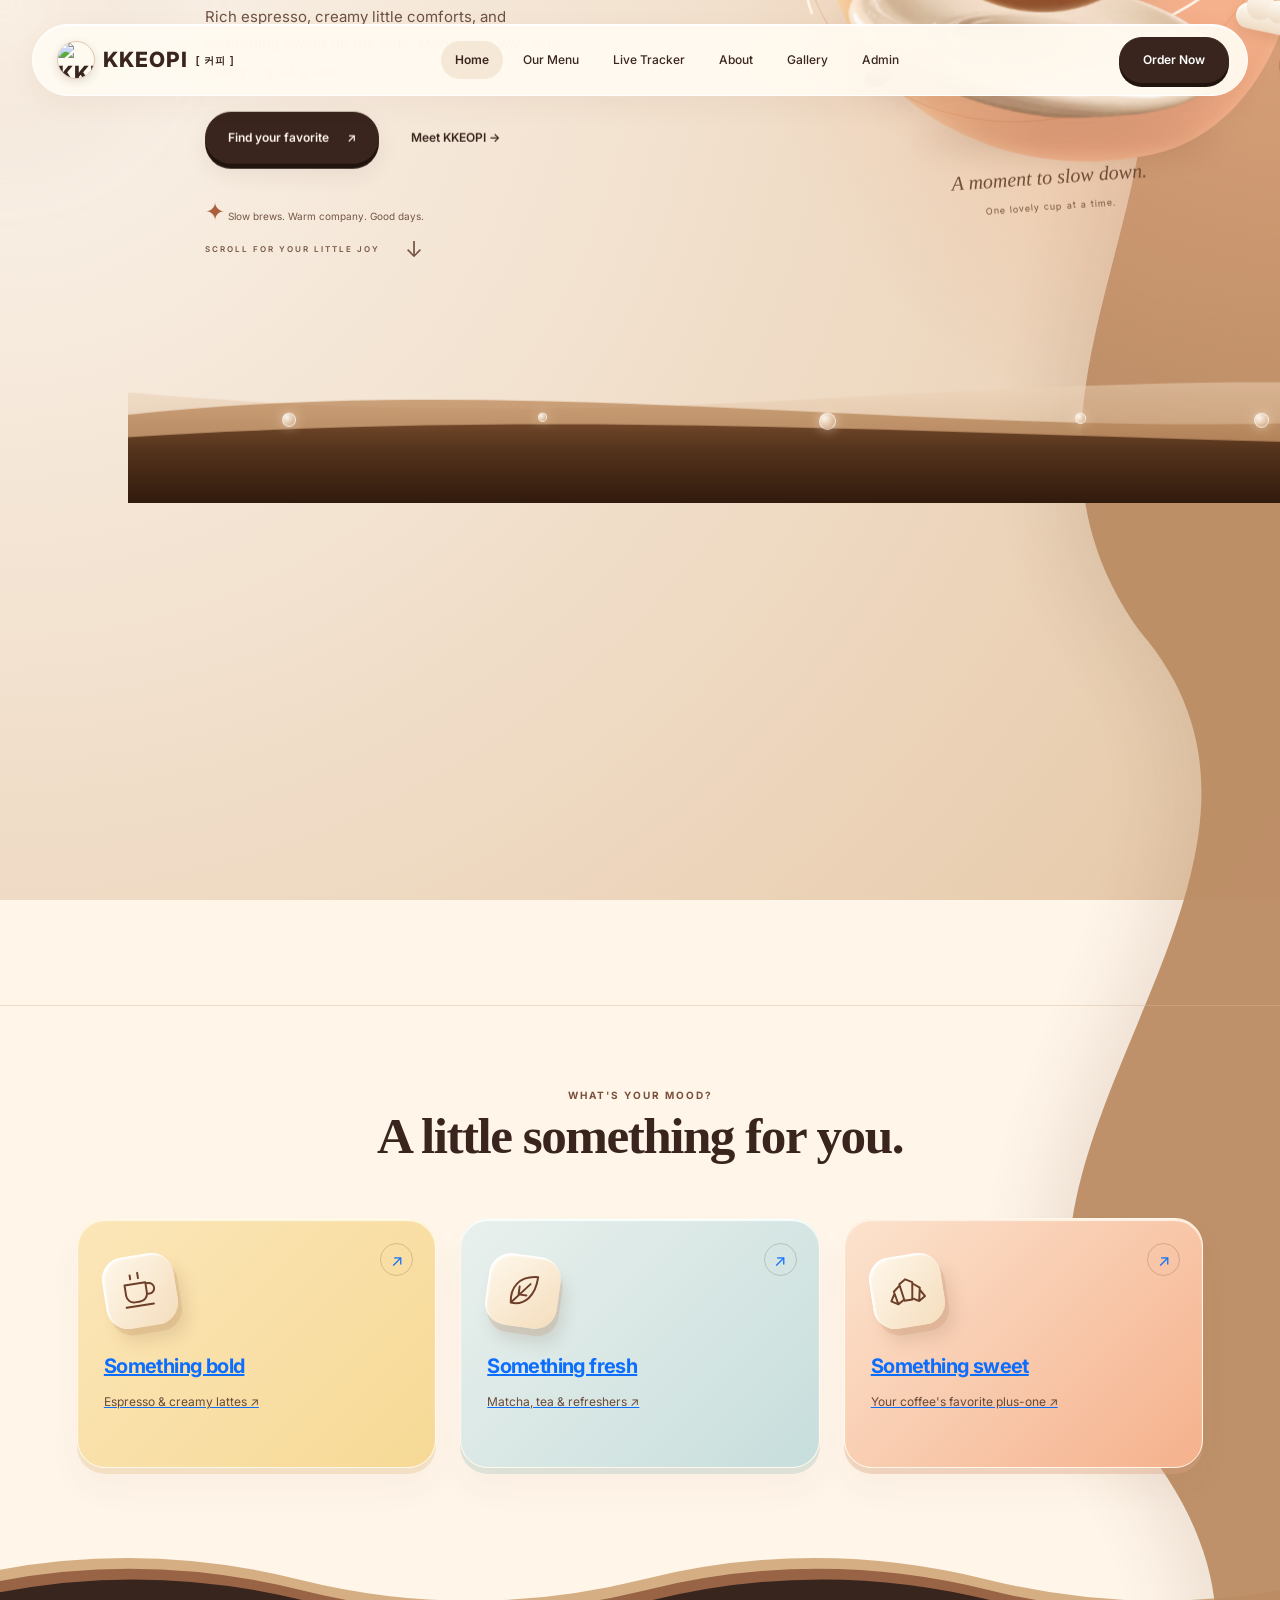
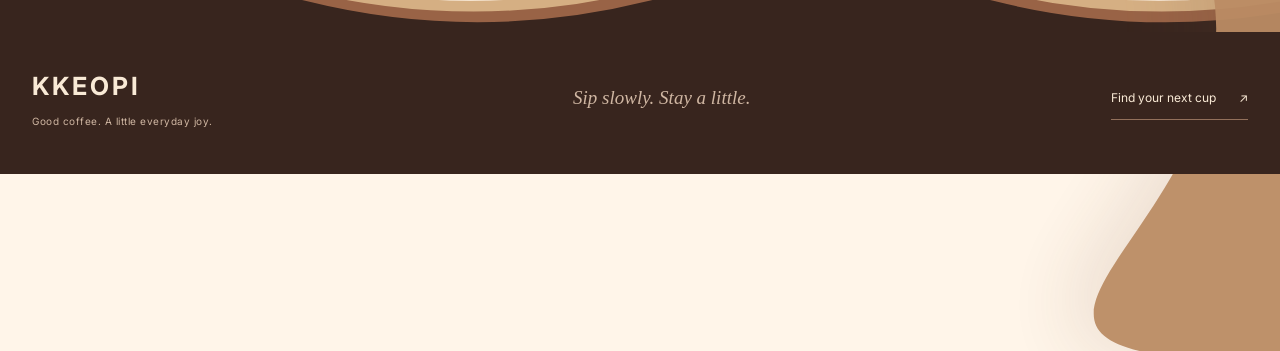
==== commit e7d00291: "added 3d effects" ====
--- a/KKEOPI.html
+++ b/KKEOPI.html
@@ -11,7 +11,7 @@
   <link href="https://fonts.googleapis.com/css2?family=Cormorant+Garamond:wght@600;700&family=Inter:wght@300;400;500;600;700&display=swap" rel="stylesheet">
   <link href="https://cdnjs.cloudflare.com/ajax/libs/font-awesome/6.6.0/css/all.min.css" rel="stylesheet">
   <link href="https://cdn.jsdelivr.net/npm/bootstrap@5.3.3/dist/css/bootstrap.min.css" rel="stylesheet">
-  <link rel="stylesheet" href="KKEOPI.css">
+
   <script src="https://cdn.jsdelivr.net/npm/@supabase/supabase-js@2"></script>
   <script src="config.js"></script>
   <script src="assets/kopi-client.js" defer></script>
@@ -21,9 +21,11 @@
   <script src="assets/customer.js" defer></script>
   <link rel="stylesheet" href="assets/cafe-evolution.css">
   <script src="assets/cafe-evolution.js" defer></script>
+  <link rel="stylesheet" href="KKEOPI.css">
 </head>
 
-<body class="customer-site">
+<body class="customer-site kkeopi-home">
+  <a class="skip-home" href="#main-content">Skip to content</a>
   <!-- Interactive Liquid Coffee Touching Surface Canvas -->
   <canvas id="coffeeRippleCanvas"></canvas>
 
@@ -48,11 +50,11 @@
       <img src="assets/kkeopi_logo.jpg" alt="KKEOPI Logo" class="brand-logo-img" referrerPolicy="no-referrer">
       <span>KKEOPI</span> <span class="brand-badge">[ 커피 ]</span>
     </a>
-    
+
     <div class="nav-links-wrapper">
       <div class="sliding-pill" id="navPill"></div>
       <ul id="navList">
-        <li class="active"><a href="index.html">Home</a></li>
+        <li class="active"><a href="index.html" aria-current="page">Home</a></li>
         <li><a href="products.html">Our Menu</a></li>
         <li><a href="order-status.html">Live Tracker</a></li>
         <li><a href="about.html">About</a></li>
@@ -63,7 +65,7 @@
 
     <div class="nav-actions">
       <a href="products.html" class="order liquid-sheen">Order Now</a>
-      <button class="hamburger-btn" id="mobileMenuBtn" aria-label="Toggle navigation menu">
+      <button class="hamburger-btn" id="mobileMenuBtn" aria-label="Toggle navigation menu" aria-expanded="false" aria-controls="mobileDrawer">
         <span></span>
         <span></span>
         <span></span>
@@ -72,7 +74,7 @@
   </nav>
 
   <!-- Responsive Mobile Hamburger Drawer -->
-  <div class="mobile-drawer" id="mobileDrawer">
+  <div class="mobile-drawer" id="mobileDrawer" inert>
     <div class="mobile-drawer-backdrop" id="drawerBackdrop"></div>
     <div class="mobile-drawer-content">
       <div class="drawer-header">
@@ -96,47 +98,72 @@
     </div>
   </div>
 
-  <main class="home-main">
+  <main class="home-main" id="main-content">
   <section class="hero">
+    <div class="coffee-bottom-waves" aria-hidden="true">
+    <svg class="coffee-wave-svg" viewBox="0 0 1440 320" preserveAspectRatio="none">
+      <defs>
+        <linearGradient id="espressoGrad" x1="0%" y1="0%" x2="0%" y2="100%">
+          <stop offset="0%" stop-color="#7B4E2E" />
+          <stop offset="40%" stop-color="#54331C" />
+          <stop offset="100%" stop-color="#301A0D" />
+        </linearGradient>
+        <linearGradient id="caramelGrad" x1="0%" y1="0%" x2="0%" y2="100%">
+          <stop offset="0%" stop-color="#C79668" />
+          <stop offset="100%" stop-color="#8C5C38" />
+        </linearGradient>
+        <linearGradient id="cremaGrad" x1="0%" y1="0%" x2="0%" y2="100%">
+          <stop offset="0%" stop-color="#EED5BA" />
+          <stop offset="100%" stop-color="#B88A60" />
+        </linearGradient>
+      </defs>
+
+      <!-- Back Crema Foam Wave -->
+      <path class="wave-layer wave-layer-3" fill="url(#cremaGrad)" fill-opacity="0.5"
+        d="M0,160 C320,240 480,80 800,180 C1120,280 1280,120 1440,160 L1440,320 L0,320 Z"></path>
+
+      <!-- Middle Caramel Wave -->
+      <path class="wave-layer wave-layer-2" fill="url(#caramelGrad)" fill-opacity="0.8"
+        d="M0,192 C240,120 480,260 720,180 C960,100 1200,240 1440,192 L1440,320 L0,320 Z"></path>
+
+      <!-- Foreground Rich Espresso Wave -->
+      <path class="wave-layer wave-layer-1" fill="url(#espressoGrad)"
+        d="M0,224 C360,160 640,290 1000,210 C1240,150 1360,250 1440,224 L1440,320 L0,320 Z"></path>
+    </svg>
+
+    <!-- Floating Froth / Crema Bubbles -->
+    <div class="crema-foam-bubbles">
+      <span class="foam-bubble b1"></span>
+      <span class="foam-bubble b2"></span>
+      <span class="foam-bubble b3"></span>
+      <span class="foam-bubble b4"></span>
+      <span class="foam-bubble b5"></span>
+    </div>
+  </div>
     <div class="hero-copy">
       <span class="eyebrow">A LITTLE COFFEE. A LOT OF JOY.</span>
-      <h1>Your daily<br>cup of <em>kkeopi.</em></h1>
-      <!-- sample   --> 
+      <h1><span>Your daily</span><span>cup of</span><em>kkeopi.</em></h1>
+
       <p>Rich espresso, creamy little comforts, and something sweet on the side. Made your way, one lovely cup at a time.</p>
       <div class="buttons"><a href="products.html" class="liquid-sheen">Find your favorite <span aria-hidden="true">&#8599;</span></a><a href="about.html">Meet KKEOPI &rarr;</a></div>
       <div class="hero-note"><span>&#10022;</span> Slow brews. Warm company. Good days.</div>
     </div>
 <div class="hero-art" aria-hidden="true">
+      <div class="scene-halo"></div><div class="scene-orbit"></div>
       <span class="art-label">THE DAILY RITUAL / KKEOPI</span>
-      <svg class="coffee-sketch" viewBox="0 0 480 430" fill="none" xmlns="http://www.w3.org/2000/svg">
-        <circle cx="242" cy="221" r="166" stroke="currentColor" stroke-opacity=".12"/>
-        <path d="M59 304C115 347 350 355 416 304" stroke="currentColor" stroke-opacity=".2" stroke-width="1.5"/>
-        <ellipse cx="238" cy="326" rx="133" ry="22" fill="#e7d9c6"/>
-        <ellipse cx="238" cy="317" rx="133" ry="22" fill="#fbf4e8" stroke="currentColor" stroke-width="2"/>
-        <path d="M331 196H351C399 196 392 264 342 266H323" stroke="currentColor" stroke-width="3"/>
-        <path d="M334 209H350C379 209 375 249 337 251" stroke="currentColor" stroke-width="2"/>
-        <path d="M129 187L145 271C153 308 190 320 235 320C280 320 315 307 323 271L339 187" fill="#f5e8d5" stroke="currentColor" stroke-width="2.5"/>
-        <ellipse cx="234" cy="187" rx="105" ry="29" fill="#fbf4e8" stroke="currentColor" stroke-width="2.5"/>
-        <ellipse cx="234" cy="191" rx="91" ry="21" fill="#744732"/>
-        <path d="M188 191C208 174 267 175 280 190C265 203 214 209 203 191C214 181 256 182 264 191C253 197 228 198 222 191" stroke="#dcb58a" stroke-width="3" stroke-linecap="round"/>
-        <path d="M162 230L168 263C171 278 179 286 190 291" stroke="currentColor" stroke-opacity=".3" stroke-width="2" stroke-linecap="round"/>
-        <g class="sketch-steam" stroke="currentColor" stroke-width="2" stroke-linecap="round">
-          <path d="M206 143C183 119 231 107 208 80"/>
-          <path d="M240 134C218 111 261 94 240 64"/>
-          <path d="M270 144C249 126 286 112 273 92"/>
-        </g>
-        <g stroke="currentColor" stroke-width="2" stroke-linecap="round">
-          <path d="M377 101V123M366 112H388M100 168V182M93 175H107"/>
-          <ellipse cx="99" cy="286" rx="10" ry="16" transform="rotate(-35 99 286)"/>
-          <path d="M91 274C107 280 89 291 107 298"/>
-          <ellipse cx="365" cy="337" rx="9" ry="14" transform="rotate(40 365 337)"/>
-          <path d="M372 326C356 330 374 341 357 347"/>
-        </g>
-      </svg>
+      <svg class="scene-curve" viewBox="0 0 600 600" fill="none"><path d="M40 420C-30 240 520 110 558 280C594 442 138 560 110 390" stroke="#FFF5E9" stroke-width="3" stroke-linecap="round"/><path d="m96 398 14-14 13 15" stroke="#FFF5E9" stroke-width="3" stroke-linecap="round"/></svg>
+      <span class="foam-cloud cloud-one"></span><span class="foam-cloud cloud-two"></span>
+      <span class="coffee-bean bean-one"></span><span class="coffee-bean bean-two"></span><span class="coffee-bean bean-three"></span>
+      <span class="scene-spark spark-one">✦</span><span class="scene-spark spark-two">✧</span>
+      <div class="cup-depth"><div class="cup-float"><img class="hero-cup" src="assets/kkeopi-cup-3d.png" width="1254" height="1254" alt="" fetchpriority="high" decoding="async"></div></div>
+      <svg class="cup-steam" viewBox="0 0 150 140" fill="none"><g stroke="#fffaf2" stroke-width="3" stroke-linecap="round"><path d="M35 128C10 92 65 78 40 40"/><path d="M76 112C48 76 107 60 78 12"/><path d="M113 130C90 100 140 82 118 51"/></g></svg>
+      <span class="ritual-seal">a little<span>everyday</span>joy. <b>✳</b></span>
+      <span class="cup-shadow"></span>
       <span class="art-caption">A moment to slow down.<span>One lovely cup at a time.</span></span>
     </div>
+    <a class="hero-scroll" href="#your-mood"><span>SCROLL FOR YOUR LITTLE JOY</span> ↓</a>
   </section>
-  <section class="home-picks" aria-label="Find your next favorite">
+  <section id="your-mood" class="home-picks" aria-label="Find your next favorite">
     <div><span class="eyebrow">WHAT'S YOUR MOOD?</span><h2>A little something for you.</h2></div>
     <a href="products.html?category=signature"><svg class="pick-icon" viewBox="0 0 32 32" fill="none" stroke="currentColor" stroke-width="1.5" stroke-linecap="round" stroke-linejoin="round" aria-hidden="true"><path d="M5 10h16v8a6 6 0 0 1-6 6h-4a6 6 0 0 1-6-6zM21 11h2a4 4 0 0 1 0 8h-2M4 27h21M10 6V3M16 6V2"/></svg><strong>Something bold</strong><span>Espresso & creamy lattes &#8599;</span></a>
     <a href="products.html?category=non-coffee"><svg class="pick-icon" viewBox="0 0 32 32" fill="none" stroke="currentColor" stroke-width="1.5" stroke-linecap="round" stroke-linejoin="round" aria-hidden="true"><path d="M8 26C6 15 11 5 26 4c0 14-7 23-18 22ZM8 26 21 10M13 19v-6M13 19h6"/></svg><strong>Something fresh</strong><span>Matcha, tea & refreshers &#8599;</span></a>
--- a/KKEOPI.css
+++ b/KKEOPI.css
@@ -0,0 +1,966 @@
+* {
+  margin: 0;
+  padding: 0;
+  box-sizing: border-box;
+}
+
+:root {
+  --cream: #F5E8D8;
+  --latte: #E6C8A7;
+  --caramel: #BB8C64;
+  --espresso: #6B4A35;
+  --dark-roast: #3A2611;
+  --glass-bg: rgba(255, 255, 255, 0.28);
+  --glass-border: rgba(255, 255, 255, 0.45);
+  --pill-indicator: rgba(255, 255, 255, 0.75);
+}
+
+body {
+  font-family: 'Inter', -apple-system, BlinkMacSystemFont, "Segoe UI", Roboto, sans-serif;
+  min-height: 100vh;
+  overflow-x: hidden;
+  overflow-y: auto;
+  position: relative;
+  color: var(--dark-roast);
+  background: radial-gradient(circle at top left, #FDF7F0, #EAD7C2);
+}
+
+/* ==========================================
+   INTERACTIVE LIQUID COFFEE CANVAS
+========================================== */
+#coffeeRippleCanvas {
+  position: fixed;
+  inset: 0;
+  width: 100%;
+  height: 100%;
+  pointer-events: none;
+  z-index: 3;
+}
+
+/* ==========================================
+   BACKGROUND & WAVES
+========================================== */
+.left-side {
+  position: fixed;
+  inset: 0;
+  background: radial-gradient(circle at top left, #FBF4EC, #E6C8A7);
+  z-index: -3;
+}
+
+.mouseGlow {
+  position: fixed;
+  width: 320px;
+  height: 320px;
+  border-radius: 50%;
+  background: radial-gradient(circle, rgba(255, 240, 220, 0.35) 0%, rgba(187, 140, 100, 0.1) 60%, transparent 80%);
+  filter: blur(40px);
+  pointer-events: none;
+  left: 0;
+  top: 0;
+  z-index: -1;
+  transform: translate(-50%, -50%);
+  transition: transform 0.12s cubic-bezier(0.2, 0.8, 0.2, 1);
+}
+
+.wave {
+  position: absolute;
+  right: -120px;
+  top: 50%;
+  transform: translateY(-50%);
+  width: 700px;
+  height: 120%;
+  opacity: 0.95;
+  z-index: 1;
+  pointer-events: none;
+  filter: drop-shadow(-20px 0 40px rgba(107, 74, 53, 0.15));
+  transition: transform 0.25s ease-out;
+}
+
+/* ==========================================
+   LIQUID FROSTED NAVIGATION BAR
+========================================== */
+.liquid-nav {
+  position: fixed;
+  top: 24px;
+  left: 50%;
+  transform: translateX(-50%);
+  width: min(1180px, 90%);
+  padding: 10px 18px 10px 24px;
+  display: flex;
+  justify-content: space-between;
+  align-items: center;
+  border-radius: 9999px;
+  background: linear-gradient(135deg, rgba(255, 255, 255, 0.42) 0%, rgba(255, 255, 255, 0.18) 100%);
+  backdrop-filter: blur(28px) saturate(180%);
+  -webkit-backdrop-filter: blur(28px) saturate(180%);
+  border: 1px solid rgba(255, 255, 255, 0.55);
+  box-shadow: 
+    inset 0 1px 1.5px rgba(255, 255, 255, 0.85),
+    inset 0 -1px 2px rgba(107, 74, 53, 0.08),
+    0 20px 45px rgba(58, 38, 17, 0.12),
+    0 4px 12px rgba(0, 0, 0, 0.04);
+  z-index: 50;
+  transition: all 0.35s cubic-bezier(0.34, 1.56, 0.64, 1);
+}
+
+.liquid-nav:hover {
+  box-shadow: 
+    inset 0 1.5px 2px rgba(255, 255, 255, 0.95),
+    inset 0 -1px 2px rgba(107, 74, 53, 0.1),
+    0 25px 55px rgba(58, 38, 17, 0.16);
+}
+
+/* Brand Logo & Identity Badge */
+.logo {
+  font-family: 'Inter', sans-serif;
+  font-weight: 800;
+  font-size: 22px;
+  letter-spacing: 2px;
+  color: var(--dark-roast);
+  text-decoration: none;
+  display: inline-flex;
+  align-items: center;
+  gap: 10px;
+  user-select: none;
+}
+
+.brand-logo-img {
+  width: 34px;
+  height: 34px;
+  border-radius: 50%;
+  object-fit: cover;
+  border: 1.5px solid rgba(187, 140, 100, 0.45);
+  box-shadow: 0 3px 10px rgba(58, 38, 17, 0.14);
+  transition: transform 0.35s cubic-bezier(0.34, 1.56, 0.64, 1);
+  flex-shrink: 0;
+}
+
+.logo:hover .brand-logo-img {
+  transform: rotate(10deg) scale(1.08);
+}
+
+.brand-badge {
+  font-family: -apple-system, BlinkMacSystemFont, "Apple SD Gothic Neo", "Malgun Gothic", sans-serif;
+  font-size: 11px;
+  font-weight: 700;
+  letter-spacing: 1px;
+  color: var(--espresso);
+  background: rgba(187, 140, 100, 0.18);
+  border: 1px solid rgba(187, 140, 100, 0.35);
+  padding: 3px 8px;
+  border-radius: 999px;
+  box-shadow: inset 0 1px 2px rgba(255, 255, 255, 0.6);
+  display: inline-block;
+  vertical-align: middle;
+}
+
+/* Sliding Pill Nav Wrapper */
+.nav-links-wrapper {
+  position: relative;
+  display: flex;
+  align-items: center;
+  background: rgba(255, 255, 255, 0.15);
+  padding: 4px 6px;
+  border-radius: 9999px;
+  border: 1px solid rgba(255, 255, 255, 0.3);
+}
+
+.sliding-pill {
+  position: absolute;
+  top: 4px;
+  left: 0;
+  height: calc(100% - 8px);
+  width: 0;
+  border-radius: 9999px;
+  background: rgba(255, 255, 255, 0.85);
+  box-shadow: 
+    0 4px 16px rgba(58, 38, 17, 0.1),
+    inset 0 1px 1px rgba(255, 255, 255, 0.9);
+  pointer-events: none;
+  opacity: 0;
+  transform: translateX(0);
+  transition: 
+    transform 0.38s cubic-bezier(0.34, 1.35, 0.64, 1),
+    width 0.32s cubic-bezier(0.34, 1.35, 0.64, 1),
+    opacity 0.25s ease;
+  z-index: 1;
+}
+
+.nav-links-wrapper ul {
+  position: relative;
+  display: flex;
+  gap: 6px;
+  list-style: none;
+  margin: 0;
+  padding: 0;
+  z-index: 2;
+}
+
+.nav-links-wrapper li {
+  position: relative;
+}
+
+.nav-links-wrapper a {
+  display: block;
+  color: var(--dark-roast);
+  text-decoration: none;
+  font-size: 14px;
+  font-weight: 500;
+  padding: 9px 18px;
+  border-radius: 9999px;
+  transition: color 0.25s ease, transform 0.2s ease;
+  white-space: nowrap;
+}
+
+.nav-links-wrapper li.active a,
+.nav-links-wrapper a:hover {
+  color: var(--dark-roast);
+  font-weight: 600;
+}
+
+/* Nav Actions & Order Button */
+.nav-actions {
+  display: flex;
+  align-items: center;
+  gap: 12px;
+}
+
+.order {
+  position: relative;
+  background: linear-gradient(135deg, #6B4A35 0%, #4B2F20 100%);
+  color: #FFFFFF !important;
+  font-weight: 600;
+  font-size: 14px;
+  padding: 11px 26px;
+  border-radius: 9999px;
+  text-decoration: none;
+  box-shadow: 
+    0 8px 20px rgba(75, 47, 32, 0.28),
+    inset 0 1px 1px rgba(255, 255, 255, 0.3);
+  overflow: hidden;
+  transition: all 0.35s cubic-bezier(0.34, 1.56, 0.64, 1);
+  display: inline-flex;
+  align-items: center;
+  justify-content: center;
+  white-space: nowrap;
+}
+
+.order:hover {
+  transform: translateY(-3px) scale(1.02);
+  box-shadow: 
+    0 14px 28px rgba(75, 47, 32, 0.35),
+    inset 0 1px 2px rgba(255, 255, 255, 0.45);
+}
+
+.order:active {
+  transform: translateY(1px) scale(0.98);
+}
+
+/* Liquid Sheen Gloss Effect */
+.liquid-sheen {
+  position: relative;
+  overflow: hidden;
+}
+
+.liquid-sheen::after {
+  content: '';
+  position: absolute;
+  top: -50%;
+  left: -100%;
+  width: 60%;
+  height: 200%;
+  background: linear-gradient(
+    90deg, 
+    rgba(255, 255, 255, 0) 0%, 
+    rgba(255, 255, 255, 0.35) 45%, 
+    rgba(255, 255, 255, 0.65) 50%, 
+    rgba(255, 255, 255, 0.35) 55%, 
+    rgba(255, 255, 255, 0) 100%
+  );
+  transform: rotate(25deg);
+  animation: liquidSheenSweep 4.5s cubic-bezier(0.4, 0, 0.2, 1) infinite;
+  pointer-events: none;
+}
+
+@keyframes liquidSheenSweep {
+  0% {
+    left: -100%;
+  }
+  25%, 100% {
+    left: 200%;
+  }
+}
+
+/* Mobile Hamburger Button */
+.hamburger-btn {
+  display: none;
+  flex-direction: column;
+  justify-content: center;
+  align-items: center;
+  gap: 5px;
+  width: 42px;
+  height: 42px;
+  border-radius: 50%;
+  border: 1px solid rgba(255, 255, 255, 0.5);
+  background: rgba(255, 255, 255, 0.4);
+  backdrop-filter: blur(12px);
+  cursor: pointer;
+  padding: 0;
+  transition: all 0.25s ease;
+}
+
+.hamburger-btn span {
+  display: block;
+  width: 18px;
+  height: 2px;
+  background-color: var(--dark-roast);
+  border-radius: 2px;
+  transition: all 0.3s ease;
+}
+
+.hamburger-btn:hover {
+  background: rgba(255, 255, 255, 0.7);
+  transform: scale(1.05);
+}
+
+/* Mobile Drawer */
+.mobile-drawer {
+  position: fixed;
+  inset: 0;
+  pointer-events: none;
+  z-index: 1000;
+  visibility: hidden;
+  transition: visibility 0.35s ease;
+}
+
+.mobile-drawer.open {
+  pointer-events: auto;
+  visibility: visible;
+}
+
+.mobile-drawer-backdrop {
+  position: absolute;
+  inset: 0;
+  background: rgba(58, 38, 17, 0.45);
+  backdrop-filter: blur(10px);
+  -webkit-backdrop-filter: blur(10px);
+  opacity: 0;
+  transition: opacity 0.35s ease;
+}
+
+.mobile-drawer.open .mobile-drawer-backdrop {
+  opacity: 1;
+}
+
+.mobile-drawer-content {
+  position: absolute;
+  top: 0;
+  right: 0;
+  width: min(320px, 85vw);
+  height: 100%;
+  background: linear-gradient(175deg, rgba(253, 247, 240, 0.96) 0%, rgba(240, 222, 202, 0.96) 100%);
+  backdrop-filter: blur(32px) saturate(190%);
+  -webkit-backdrop-filter: blur(32px) saturate(190%);
+  border-left: 1px solid rgba(255, 255, 255, 0.6);
+  box-shadow: -15px 0 45px rgba(58, 38, 17, 0.22);
+  padding: 28px 24px;
+  display: flex;
+  flex-direction: column;
+  transform: translateX(100%);
+  transition: transform 0.4s cubic-bezier(0.34, 1.25, 0.64, 1);
+}
+
+.mobile-drawer.open .mobile-drawer-content {
+  transform: translateX(0);
+}
+
+.drawer-header {
+  display: flex;
+  justify-content: space-between;
+  align-items: center;
+  padding-bottom: 20px;
+  border-bottom: 1px solid rgba(107, 74, 53, 0.15);
+}
+
+.drawer-close {
+  background: rgba(255, 255, 255, 0.5);
+  border: 1px solid rgba(107, 74, 53, 0.15);
+  width: 38px;
+  height: 38px;
+  border-radius: 50%;
+  font-size: 22px;
+  color: var(--dark-roast);
+  cursor: pointer;
+  display: flex;
+  align-items: center;
+  justify-content: center;
+  transition: all 0.2s ease;
+}
+
+.drawer-close:hover {
+  background: white;
+  transform: rotate(90deg);
+}
+
+.mobile-nav-list {
+  list-style: none;
+  padding: 24px 0;
+  margin: 0;
+  display: flex;
+  flex-direction: column;
+  gap: 12px;
+  flex: 1;
+}
+
+.mobile-nav-list a {
+  display: flex;
+  align-items: center;
+  gap: 10px;
+  padding: 12px 18px;
+  color: var(--dark-roast);
+  text-decoration: none;
+  font-size: 16px;
+  font-weight: 500;
+  border-radius: 16px;
+  background: rgba(255, 255, 255, 0.35);
+  border: 1px solid rgba(255, 255, 255, 0.5);
+  transition: all 0.25s ease;
+}
+
+.mobile-nav-list a i {
+  width: 18px;
+  color: var(--caramel);
+  text-align: center;
+}
+
+.mobile-nav-list li.active a i {
+  color: var(--espresso);
+}
+
+.mobile-nav-list li.active a,
+.mobile-nav-list a:hover {
+  background: white;
+  transform: translateX(6px);
+  color: var(--espresso);
+  font-weight: 600;
+  box-shadow: 0 6px 16px rgba(107, 74, 53, 0.08);
+}
+
+.drawer-footer {
+  padding-top: 16px;
+}
+
+.mobile-order {
+  width: 100%;
+  padding: 14px;
+}
+
+/* ==========================================
+   HERO SECTION
+========================================== */
+.hero {
+  position: absolute;
+  left: 10%;
+  top: 50%;
+  transform: translateY(-50%);
+  width: min(540px, 85%);
+  z-index: 5;
+}
+
+.hero-brand-badge {
+  display: inline-flex;
+  align-items: center;
+  gap: 10px;
+  background: rgba(255, 255, 255, 0.65);
+  border: 1px solid rgba(255, 255, 255, 0.85);
+  backdrop-filter: blur(16px);
+  -webkit-backdrop-filter: blur(16px);
+  padding: 5px 14px 5px 6px;
+  border-radius: 999px;
+  box-shadow: 0 4px 16px rgba(58, 38, 17, 0.08);
+  margin-bottom: 16px;
+  transition: transform 0.3s ease;
+}
+
+.hero-brand-badge:hover {
+  transform: translateY(-2px);
+  background: rgba(255, 255, 255, 0.85);
+}
+
+.hero-logo-img {
+  width: 28px;
+  height: 28px;
+  border-radius: 50%;
+  object-fit: cover;
+  border: 1px solid rgba(187, 140, 100, 0.4);
+}
+
+.hero-badge-text {
+  font-size: 11px;
+  font-weight: 700;
+  letter-spacing: 1.2px;
+  color: var(--espresso);
+}
+
+.hero h1 {
+  font-family: "Cormorant Garamond", Georgia, serif;
+  font-size: clamp(60px, 8vw, 96px);
+  letter-spacing: 4px;
+  margin-bottom: 8px;
+  color: var(--dark-roast);
+  line-height: 1;
+}
+
+.hero h2 {
+  font-family: "Cormorant Garamond", Georgia, serif;
+  font-size: clamp(26px, 4vw, 36px);
+  margin-bottom: 20px;
+  font-weight: 500;
+  color: var(--espresso);
+  line-height: 1.2;
+}
+
+.hero p {
+  line-height: 1.8;
+  font-size: 17px;
+  margin-bottom: 38px;
+  color: #4A341E;
+}
+
+.buttons {
+  display: flex;
+  gap: 16px;
+  flex-wrap: wrap;
+}
+
+.buttons a {
+  padding: 15px 32px;
+  border-radius: 50px;
+  text-decoration: none;
+  font-weight: 600;
+  font-size: 15px;
+  transition: all 0.35s cubic-bezier(0.34, 1.56, 0.64, 1);
+  display: inline-flex;
+  align-items: center;
+  justify-content: center;
+}
+
+.buttons a:first-child {
+  background: linear-gradient(135deg, #6B4A35 0%, #4B2F20 100%);
+  color: white;
+  box-shadow: 0 10px 25px rgba(75, 47, 32, 0.28);
+}
+
+.buttons a:last-child {
+  background: rgba(255, 255, 255, 0.45);
+  border: 1px solid rgba(255, 255, 255, 0.65);
+  backdrop-filter: blur(18px);
+  color: var(--dark-roast);
+  box-shadow: 0 8px 20px rgba(58, 38, 17, 0.08);
+}
+
+.buttons a:hover {
+  transform: translateY(-5px);
+}
+
+/* ==========================================
+   TOAST NOTIFICATIONS
+========================================== */
+.toast {
+  position: fixed;
+  bottom: 30px;
+  left: 50%;
+  transform: translateX(-50%) translateY(40px);
+  background: rgba(58, 38, 17, 0.92);
+  backdrop-filter: blur(16px);
+  -webkit-backdrop-filter: blur(16px);
+  color: #FFFFFF;
+  padding: 14px 28px;
+  border-radius: 9999px;
+  font-size: 14px;
+  font-weight: 500;
+  letter-spacing: 0.5px;
+  border: 1px solid rgba(255, 255, 255, 0.2);
+  box-shadow: 0 15px 35px rgba(0, 0, 0, 0.25);
+  opacity: 0;
+  z-index: 9999;
+  pointer-events: none;
+  transition: all 0.35s cubic-bezier(0.34, 1.56, 0.64, 1);
+}
+
+.toast.show {
+  opacity: 1;
+  transform: translateX(-50%) translateY(0);
+}
+
+/* ==========================================
+   RESPONSIVE QUERIES
+========================================== */
+@media (max-width: 960px) {
+  .nav-links-wrapper {
+    display: none;
+  }
+  
+  .hamburger-btn {
+    display: flex;
+  }
+
+  .wave {
+    width: 480px;
+    right: -180px;
+    opacity: 0.7;
+  }
+
+  .hero {
+    left: 7%;
+    width: 86%;
+  }
+}
+
+@media (max-width: 520px) {
+  .liquid-nav {
+    top: 14px;
+    padding: 8px 14px 8px 18px;
+  }
+
+  .logo {
+    font-size: 18px;
+    letter-spacing: 1.5px;
+  }
+
+  .brand-badge {
+    font-size: 10px;
+    padding: 2px 6px;
+  }
+
+  .order {
+    padding: 8px 16px;
+    font-size: 13px;
+  }
+
+  .hero {
+    top: 52%;
+  }
+  
+  .hero p {
+    font-size: 15px;
+  }
+
+  .buttons a {
+    width: 100%;
+  }
+}
+
+/* ==========================================
+   UNDERNEATH ANIMATED WAVING COFFEE OCEAN
+========================================== */
+.coffee-bottom-waves {
+  position: fixed;
+  bottom: 0;
+  left: 0;
+  width: 100%;
+  height: clamp(140px, 25vh, 280px);
+  pointer-events: none;
+  z-index: 2;
+  overflow: hidden;
+}
+
+.coffee-wave-svg {
+  position: absolute;
+  bottom: -2px;
+  left: 0;
+  width: 220%;
+  height: 100%;
+  display: block;
+}
+
+/* Layer 1: Front Espresso Wave */
+.wave-layer-1 {
+  animation: waveMotionFront 6.5s cubic-bezier(0.44, 0.14, 0.52, 0.96) infinite alternate;
+  transform-origin: center bottom;
+}
+
+/* Layer 2: Mid Caramel Wave */
+.wave-layer-2 {
+  animation: waveMotionMid 10s ease-in-out infinite alternate;
+  transform-origin: center bottom;
+}
+
+/* Layer 3: Back Crema Foam Wave */
+.wave-layer-3 {
+  animation: waveMotionBack 14s ease-in-out infinite alternate;
+  transform-origin: center bottom;
+}
+
+@keyframes waveMotionFront {
+  0% {
+    transform: translateX(0) scaleY(1) translateY(0);
+  }
+  50% {
+    transform: translateX(-12%) scaleY(1.16) translateY(-8px);
+  }
+  100% {
+    transform: translateX(-24%) scaleY(0.92) translateY(6px);
+  }
+}
+
+@keyframes waveMotionMid {
+  0% {
+    transform: translateX(-20%) scaleY(0.94) translateY(5px);
+  }
+  50% {
+    transform: translateX(-8%) scaleY(1.18) translateY(-14px);
+  }
+  100% {
+    transform: translateX(0) scaleY(1.04) translateY(0);
+  }
+}
+
+@keyframes waveMotionBack {
+  0% {
+    transform: translateX(0) scaleY(1.08) translateY(-6px);
+  }
+  50% {
+    transform: translateX(-16%) scaleY(0.86) translateY(10px);
+  }
+  100% {
+    transform: translateX(-30%) scaleY(1.15) translateY(-10px);
+  }
+}
+
+/* Floating Foam Crema Bubbles */
+.crema-foam-bubbles {
+  position: absolute;
+  bottom: 22%;
+  left: 0;
+  width: 100%;
+  height: 40px;
+  pointer-events: none;
+}
+
+.foam-bubble {
+  position: absolute;
+  border-radius: 50%;
+  background: radial-gradient(circle at 30% 30%, rgba(255, 250, 242, 0.95), rgba(212, 163, 115, 0.5));
+  border: 1px solid rgba(255, 255, 255, 0.7);
+  box-shadow: 0 0 12px rgba(255, 235, 205, 0.55);
+  animation: bubbleBob 4s ease-in-out infinite alternate;
+}
+
+.foam-bubble.b1 { left: 12%; width: 14px; height: 14px; animation-duration: 3.2s; }
+.foam-bubble.b2 { left: 32%; width: 9px; height: 9px; animation-duration: 4.6s; animation-delay: 0.6s; }
+.foam-bubble.b3 { left: 54%; width: 17px; height: 17px; animation-duration: 3.8s; animation-delay: 1.2s; }
+.foam-bubble.b4 { left: 74%; width: 11px; height: 11px; animation-duration: 5.2s; animation-delay: 0.3s; }
+.foam-bubble.b5 { left: 88%; width: 15px; height: 15px; animation-duration: 3.5s; animation-delay: 1.8s; }
+
+@keyframes bubbleBob {
+  0% { transform: translateY(0) scale(1); }
+  50% { transform: translateY(-16px) scale(1.14); }
+  100% { transform: translateY(4px) scale(0.92); }
+}
+
+/* Playful café homepage. Explicit scope keeps every other route unchanged. */
+body.kkeopi-home { --cream:#FFF5E9; --caramel:#C87945; --espresso:#39251D; --dark-roast:#39251D; color:var(--espresso); background:var(--cream); }
+.kkeopi-home .skip-home { position:fixed; top:8px; left:20px; z-index:2000; padding:12px 20px; background:var(--espresso); color:var(--cream); transform:translateY(-150%); border-radius:30px; }
+.kkeopi-home .skip-home:focus { transform:none; }
+.kkeopi-home :focus-visible { outline:3px solid #477997; outline-offset:5px; }
+.kkeopi-home .liquid-nav { position:absolute; top:24px; left:50%; transform:translateX(-50%); margin:0; width:calc(100% - 64px); max-width:1380px; border-radius:100px; padding:12px 18px 12px 24px; background:#fffbf3ed; border:1px solid #fff; box-shadow:0 8px 30px #7040210d,inset 0 1px white; }
+.kkeopi-home .logo { color:var(--espresso); font-size:21px; letter-spacing:1px; gap:8px; }
+.kkeopi-home .brand-logo-img { width:38px; height:38px; }
+.kkeopi-home .brand-badge { background:none; border:0; box-shadow:none; padding:0; font-size:10px; }
+.kkeopi-home .nav-links-wrapper { background:none; border:0; }
+.kkeopi-home .nav-links-wrapper a { font-size:12px; padding:10px 14px; color:var(--espresso); }
+.kkeopi-home .sliding-pill { background:#f6e8d7; box-shadow:none; }
+.kkeopi-home .order { border:1px solid var(--espresso); border-radius:100px; padding:13px 23px; background:var(--espresso); color:var(--cream); box-shadow:0 4px 0 #21140f; font-size:12px; }
+.kkeopi-home .liquid-sheen:after { display:none; }
+.kkeopi-home .home-main { max-width:none; padding:0; margin:0; overflow:hidden; }
+.kkeopi-home .hero { position:relative; display:grid; grid-template-columns:1fr 1fr; align-items:center; gap:0; min-height:max(800px,100svh); width:100%; max-width:1600px; margin:auto; padding:150px 6% 115px; isolation:isolate; }
+.kkeopi-home .hero:before { content:''; position:absolute; width:68%; height:100%; top:0; right:-13%; background:radial-gradient(ellipse at 70% 45%,#f5b18c90,transparent 66%); z-index:-1; pointer-events:none; }
+.kkeopi-home .hero-copy { position:relative; z-index:4; }
+.kkeopi-home .eyebrow { color:#79503b; font-size:10px; letter-spacing:2px; font-weight:700; margin-bottom:26px; }
+.kkeopi-home .hero h1 { font-family:Inter,Arial,sans-serif; font-size:clamp(68px,7.4vw,112px); font-weight:800; line-height:.98; letter-spacing:-.075em; margin:0 0 28px; color:var(--espresso); }
+.kkeopi-home .hero h1>span { display:block; }
+.kkeopi-home .hero h1 em { display:block; font-family:'Cormorant Garamond',Georgia,serif; font-weight:700; font-size:1.3em; line-height:.82; letter-spacing:-.055em; color:#a6532f; margin:8px 0 36px; }
+.kkeopi-home .hero p { max-width:370px; color:#6e5142; font-size:15px; line-height:1.8; margin:0 0 28px; }
+.kkeopi-home .buttons { display:flex; gap:10px; flex-wrap:wrap; justify-content:flex-start; }
+.kkeopi-home .buttons a { border-radius:100px; padding:16px 22px; font-size:12px; font-weight:600; }
+.kkeopi-home .buttons a:first-child { background:var(--espresso); border:1px solid var(--espresso); color:var(--cream); box-shadow:0 5px 0 #21140f,0 10px 25px #39251d15; transform:translate(var(--magnet-x,0px),var(--magnet-y,0px)); }
+.kkeopi-home .buttons a:first-child span { display:inline-block; margin-left:18px; color:var(--cream); }
+.kkeopi-home .buttons a:first-child:hover,.kkeopi-home .order:hover { box-shadow:0 5px 0 #21140f,0 12px 32px #c8794555; }
+.kkeopi-home .buttons a:first-child:active,.kkeopi-home .order:active { transform:translateY(3px) scale(.98); box-shadow:0 1px 0 #21140f; }
+.kkeopi-home .buttons a:last-child { background:none; color:var(--espresso); border:0; box-shadow:none; }
+.kkeopi-home .hero-note { margin-top:30px; color:#755645; font-size:10px; gap:10px; }
+.kkeopi-home .hero-note>span { color:#aa603c; font-size:24px; }
+.kkeopi-home .hero-art { height:600px; padding:0; margin-right:-5%; position:relative; transform:none; text-align:center; }
+.kkeopi-home .scene-halo { position:absolute; width:92%; aspect-ratio:1; left:7%; top:8%; border-radius:49% 51% 42% 58% / 49% 43% 57% 51%; background:linear-gradient(145deg,#f8de9e,#f5b18c 70%); box-shadow:inset 5px 6px 20px #fff6d66b, inset -12px -15px 40px #c8794520; transform:translate(calc(var(--scene-x,0px) * -.4),calc(var(--scene-y,0px) * -.4)) rotate(-12deg); }
+.kkeopi-home .scene-orbit { position:absolute; width:95%; height:82%; left:1%; top:8%; border:1px solid #c8794540; border-radius:50%; transform:rotate(-25deg); }
+.kkeopi-home .scene-curve { position:absolute; width:115%; height:100%; left:-10%; top:0; transform:translate(calc(var(--scene-x,0px) * -.7),0); }
+.kkeopi-home .cup-depth { position:absolute; inset:5% -4% 0 -5%; z-index:3; transform:translate(var(--scene-x,0px),var(--scene-y,0px)); transition:transform .4s ease-out; }
+.kkeopi-home .cup-float { animation:home-cup-float 7s ease-in-out infinite; }
+.kkeopi-home .hero-cup { display:block; width:100%; height:auto; filter:drop-shadow(0 25px 20px #62351d24); }
+.kkeopi-home .cup-shadow { position:absolute; width:56%; height:30px; left:25%; bottom:3%; background:#70401f; opacity:.17; filter:blur(16px); border-radius:50%; }
+.kkeopi-home .art-label { position:absolute; top:0; left:23%; font-size:9px; letter-spacing:3px; color:#805b44; transform:rotate(-7deg); }
+.kkeopi-home .art-caption { position:absolute; bottom:-45px; left:0; right:0; font-size:20px; transform:rotate(-4deg); color:#704c35; }
+.kkeopi-home .art-caption>span { color:#79553e; font-size:9px; margin-top:8px; }
+.kkeopi-home .ritual-seal { position:absolute; z-index:5; top:4%; right:-2%; width:115px; height:115px; display:flex; flex-direction:column; align-items:center; justify-content:center; background:#bddce6; border:5px solid #d3e9ee; border-radius:50%; box-shadow:0 7px 0 #7aafbf45,0 12px 22px #39251d12; font-size:12px; line-height:1.25; transform:rotate(12deg); color:#294753; }
+.kkeopi-home .ritual-seal>span { font-family:Georgia,serif; font-style:italic; font-size:18px; }
+.kkeopi-home .ritual-seal b { font-size:25px; line-height:1; margin-top:4px; }
+.kkeopi-home .coffee-bean { position:absolute; width:32px; height:48px; z-index:4; border-radius:50%; background:radial-gradient(ellipse at 30% 25%,#bc804f,#683b27 55%,#39251d); box-shadow:inset 2px 2px 4px #e6ae7950,4px 8px 10px #5a321c25; animation:home-bean 6s ease-in-out infinite; }
+.kkeopi-home .coffee-bean:after { content:''; position:absolute; left:44%; top:9%; width:6px; height:82%; border-left:3px solid #341e16; border-radius:50%; transform:rotate(10deg); box-shadow:-2px 0 1px #daa47966; }
+.kkeopi-home .bean-one { left:3%; top:22%; rotate:35deg; }
+.kkeopi-home .bean-two { right:0; bottom:14%; rotate:-30deg; scale:.8; animation-delay:-2s; }
+.kkeopi-home .bean-three { left:14%; bottom:13%; rotate:65deg; scale:.6; animation-delay:-4s; }
+.kkeopi-home .scene-spark { position:absolute; font-size:42px; color:#fffaf1; z-index:4; }
+.kkeopi-home .spark-one { left:11%; top:8%; color:#a45a35; font-size:32px; rotate:15deg; }
+.kkeopi-home .spark-two { right:2%; top:48%; }
+.kkeopi-home .foam-cloud { position:absolute; width:90px; height:40px; background:linear-gradient(#fffdf5,#efdbc4); border-radius:100px; box-shadow:0 10px 15px #6e412018,inset 0 3px 5px white; z-index:2; }
+.kkeopi-home .foam-cloud:before,.kkeopi-home .foam-cloud:after { content:''; position:absolute; background:inherit; border-radius:50%; width:43px; height:44px; top:-20px; left:13px; }
+.kkeopi-home .foam-cloud:after { width:35px; height:35px; left:45px; top:-12px; }
+.kkeopi-home .cloud-one { left:-5%; top:48%; transform:rotate(-15deg); }
+.kkeopi-home .cloud-two { right:0; bottom:25%; scale:.65; transform:rotate(12deg); }
+.kkeopi-home .cup-steam { position:absolute; width:25%; left:35%; top:-4%; z-index:4; overflow:visible; }
+.kkeopi-home .cup-steam path { animation:home-steam 4s ease-in-out infinite; }
+.kkeopi-home .cup-steam path:nth-child(2) { animation-delay:-1.3s; }
+.kkeopi-home .cup-steam path:nth-child(3) { animation-delay:-2.6s; }
+.kkeopi-home .hero-scroll { position:absolute; bottom:28px; left:6%; display:flex; gap:25px; align-items:center; color:#795744; text-decoration:none; font-size:22px; }
+.kkeopi-home .hero-scroll span { font-size:8px; font-weight:600; letter-spacing:2px; }
+.kkeopi-home .home-picks { position:relative; max-width:1380px; margin:0 auto; padding:75px 6% 65px; display:grid; grid-template-columns:repeat(3,minmax(0,1fr)); gap:24px; border-top:1px solid #d7b89c70; scroll-margin-top:20px; }
+.kkeopi-home .home-picks>div { grid-column:1/-1; text-align:center; margin-bottom:20px; }
+.kkeopi-home .home-picks .eyebrow { margin-bottom:12px; }
+.kkeopi-home .home-picks h2 { font-family:'Cormorant Garamond',Georgia,serif; font-size:clamp(36px,4vw,56px); font-weight:700; letter-spacing:-1.5px; }
+.kkeopi-home .home-picks>a { position:relative; border:1px solid #fff8e9; border-radius:28px; padding:36px 26px 28px; gap:12px; background:linear-gradient(135deg,#fce6b9,#f6d995); box-shadow:inset 0 2px 1px #fff9e8,0 6px 0 #e4c58f60,0 20px 35px #7547280a; transition:transform .3s,box-shadow .3s; min-height:250px; overflow:hidden; }
+.kkeopi-home .home-picks>a:nth-child(3) { background:linear-gradient(135deg,#e9f0ed,#c7dedc); box-shadow:inset 0 2px 1px #f8ffff,0 6px 0 #aac6c360,0 20px 35px #7547280a; }
+.kkeopi-home .home-picks>a:nth-child(4) { background:linear-gradient(135deg,#fce3ce,#f5b18c); box-shadow:inset 0 2px 1px #fff3e7,0 6px 0 #dba18160,0 20px 35px #7547280a; }
+.kkeopi-home .home-picks>a:after { content:'↗'; position:absolute; right:22px; top:24px; border:1px solid #39251d30; border-radius:50%; width:33px; height:33px; display:grid; place-items:center; }
+.kkeopi-home .home-picks .pick-icon { width:72px; height:72px; padding:15px; margin-bottom:12px; border-radius:22px; color:#6e3f28; background:linear-gradient(135deg,#fff8ec,#f4ddbc); box-shadow:inset 2px 2px 2px #fff,3px 7px 0 #b9815530,8px 15px 15px #6a3e2420; transform:rotate(-9deg); transition:transform .4s; }
+.kkeopi-home .home-picks>a:nth-child(3) .pick-icon { transform:rotate(8deg); }
+.kkeopi-home .home-picks strong { font-size:20px; letter-spacing:-.6px; }
+.kkeopi-home .home-picks a>span:last-child { color:#684a38; font-size:12px; }
+.kkeopi-home .home-picks>a:hover { transform:translateY(-7px); }
+.kkeopi-home .home-picks>a:hover .pick-icon { transform:translateY(-5px) rotate(0); }
+.kkeopi-home .coffee-footer { margin-top:0; }
+.kkeopi-home .coffee-footer.has-scroll-tide { padding-top:0; }
+.kkeopi-home .coffee-tide { position:relative; height:100px; transform:none; opacity:1; z-index:0; }
+.kkeopi-home .coffee-footer-content { padding-top:36px; padding-bottom:45px; }
+.kkeopi-home .coffee-cursor { display:none; }
+@keyframes home-cup-float { 0%,100% { transform:translateY(0) rotate(-6deg); } 50% { transform:translateY(-16px) rotate(-3deg); } }
+@keyframes home-bean { 0%,100% { translate:0 0; } 50% { translate:4px -13px; } }
+@keyframes home-steam { 0%,100% { opacity:.2; transform:translateY(6px); } 50% { opacity:.75; transform:translateY(-9px); } }
+@keyframes home-enter { from { opacity:0; transform:translateY(25px); } to { opacity:1; transform:translateY(0); } }
+@media(prefers-reduced-motion:no-preference) {
+ .kkeopi-home .hero-copy>.eyebrow,.kkeopi-home .hero h1>*,.kkeopi-home .hero-copy>p,.kkeopi-home .buttons,.kkeopi-home .hero-note { animation:home-enter .85s both; }
+ .kkeopi-home .hero h1>span:nth-child(1) { animation-delay:.08s; }
+ .kkeopi-home .hero h1>span:nth-child(2) { animation-delay:.16s; }
+ .kkeopi-home .hero h1>em { animation-delay:.24s; }
+ .kkeopi-home .hero-copy>p { animation-delay:.32s; }
+ .kkeopi-home .buttons { animation-delay:.4s; }
+ .kkeopi-home .hero-note { animation-delay:.48s; }
+ .kkeopi-home .hero-art { animation:home-enter 1.2s .15s both; }
+ .kkeopi-home .home-picks .reveal-in { animation:home-enter .75s both; }
+}
+.kkeopi-home.motion-paused .hero-art * { animation-play-state:paused; }
+@media(min-width:1600px) { .kkeopi-home .hero-art { height:660px; } }
+@media(max-width:1150px) {
+ .kkeopi-home .nav-links-wrapper a { padding:10px 9px; font-size:11px; }
+ .kkeopi-home .brand-badge { display:none; }
+ .kkeopi-home .hero-art { height:490px; }
+ .kkeopi-home .hero { min-height:820px; }
+ .kkeopi-home .ritual-seal { width:98px; height:98px; right:-3%; }
+}
+@media(max-width:920px) {
+ .kkeopi-home .nav-links-wrapper { display:none; }
+ .kkeopi-home .hamburger-btn { display:flex; }
+ .kkeopi-home .hero { padding-left:5%; padding-right:5%; }
+ .kkeopi-home .hero h1 { font-size:72px; }
+ .kkeopi-home .hero-art { height:420px; }
+ .kkeopi-home .hero p { max-width:320px; font-size:14px; }
+ .kkeopi-home .buttons a { padding:14px 16px; }
+ .kkeopi-home .ritual-seal { top:-5%; }
+ .kkeopi-home .home-picks { gap:16px; padding-left:5%; padding-right:5%; }
+ .kkeopi-home .home-picks>a { padding:28px 20px; }
+ .kkeopi-home .home-picks strong { font-size:18px; }
+}
+@media(max-width:700px) {
+ .kkeopi-home .liquid-nav { top:16px; width:calc(100% - 28px); padding:10px 12px; }
+ .kkeopi-home .logo { font-size:17px; gap:7px; }
+ .kkeopi-home .brand-logo-img { width:32px; height:32px; }
+ .kkeopi-home .nav-actions { gap:8px; }
+ .kkeopi-home .order { padding:11px 16px; font-size:11px; }
+ .kkeopi-home .hero { grid-template-columns:1fr; padding:132px 24px 85px; min-height:100svh; gap:24px; }
+ .kkeopi-home .hero-copy { max-width:480px; }
+ .kkeopi-home .hero h1 { font-size:clamp(60px,13vw,86px); letter-spacing:-.065em; margin-bottom:24px; }
+ .kkeopi-home .hero h1>span { display:inline; }
+ .kkeopi-home .hero h1>span:first-child:after { content:' '; }
+ .kkeopi-home .hero h1 em { margin:10px 0 28px; }
+ .kkeopi-home .hero .eyebrow { font-size:9px; margin-bottom:23px; }
+ .kkeopi-home .hero p { max-width:380px; font-size:14px; margin-bottom:24px; }
+ .kkeopi-home .hero-note { margin-top:22px; font-size:9px; }
+ .kkeopi-home .hero-art { width:100%; max-width:490px; height:auto; aspect-ratio:1; margin:20px auto 45px; }
+ .kkeopi-home .cup-depth { inset:3% 0 0; }
+ .kkeopi-home .art-label { top:-2%; font-size:8px; }
+ .kkeopi-home .ritual-seal { right:0; top:4%; width:90px; height:90px; font-size:10px; border-width:4px; }
+ .kkeopi-home .ritual-seal>span { font-size:15px; }
+ .kkeopi-home .scene-halo { width:90%; top:8%; }
+ .kkeopi-home .art-caption { bottom:-38px; font-size:18px; }
+ .kkeopi-home .hero-scroll { bottom:20px; left:24px; }
+ .kkeopi-home .home-picks { grid-template-columns:1fr; padding:48px 24px; gap:22px; }
+ .kkeopi-home .home-picks>div { text-align:left; margin-bottom:0; }
+ .kkeopi-home .home-picks h2 { max-width:320px; }
+ .kkeopi-home .home-picks>a { min-height:190px; padding:26px; }
+ .kkeopi-home .home-picks .pick-icon { margin-bottom:4px; width:62px; height:62px; }
+ .kkeopi-home .home-picks strong { font-size:22px; }
+ .kkeopi-home .coffee-footer-content { flex-direction:column; align-items:flex-start; gap:24px; padding:28px 24px 40px; }
+}
+@media(prefers-reduced-motion:reduce) {
+ .kkeopi-home *, .kkeopi-home *:before, .kkeopi-home *:after { animation:none!important; transition:none!important; scroll-behavior:auto!important; }
+ .kkeopi-home .cup-depth,.kkeopi-home .buttons a:first-child { transform:none; }
+}
+/* Bound the render to its scene so the saucer never covers the caption. */
+.kkeopi-home .cup-float { height:100%; }
+.kkeopi-home .hero-cup { height:100%; object-fit:contain; }
+.kkeopi-home .buttons a { width:auto; }
+.kkeopi-home .nav-links-wrapper li.active a { background:#f6e8d7; }
+.kkeopi-home .sliding-pill { display:none; }
+@media(min-width:921px) {
+ .kkeopi-home .nav-links-wrapper { display:flex; }
+ .kkeopi-home .hamburger-btn { display:none; }
+}
+.kkeopi-home .home-picks>a { display:flex; flex-direction:column; align-items:flex-start; }
+.kkeopi-home .footer-note { display:block; }
+
+/* Reserve a landscape below the content; waves are anchored to the hero itself. */
+.kkeopi-home .hero {
+  --hero-wave-height:clamp(140px, 25vh, 280px);
+  position:relative;
+  isolation:isolate;
+  padding-bottom:calc(var(--hero-wave-height) + 48px);
+  grid-template-columns:minmax(0, 1fr) minmax(0, 1fr);
+}
+.kkeopi-home .hero > .coffee-bottom-waves {
+  display:block;
+  position:absolute;
+  bottom:0;
+  height:var(--hero-wave-height);
+  z-index:0;
+}
+.kkeopi-home .hero-art {
+  z-index:1;
+  width:100%;
+  max-width:520px;
+  height:auto;
+  aspect-ratio:1;
+  margin:0 auto 60px;
+}
+.kkeopi-home .cup-depth {
+  inset:6% 7% 4%;
+  transform:none;
+  transition:none;
+}
+.kkeopi-home .hero-scroll {
+  z-index:1;
+  bottom:calc(var(--hero-wave-height) + 12px);
+}
+@media(max-width:700px) {
+  .kkeopi-home .hero { grid-template-columns:minmax(0, 1fr); }
+  .kkeopi-home .hero-art { max-width:390px; margin:20px auto 60px; }
+}
